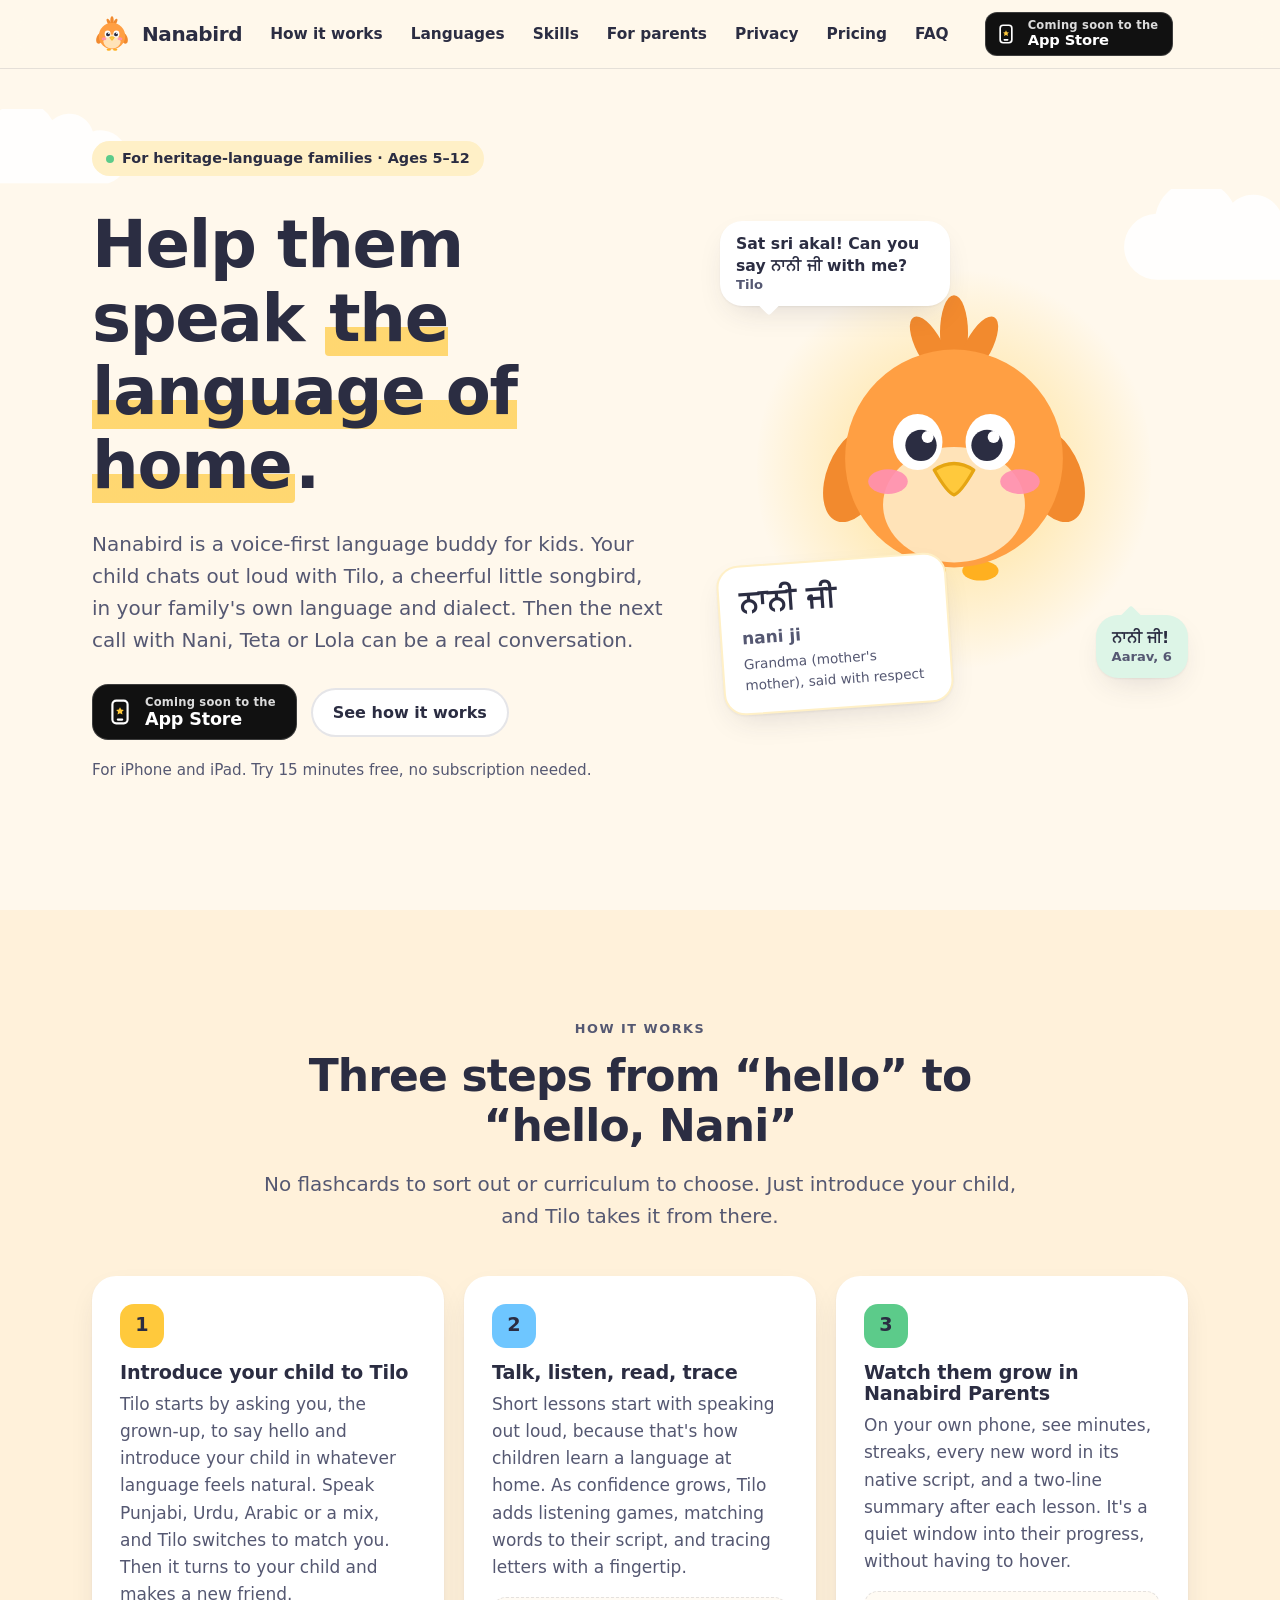
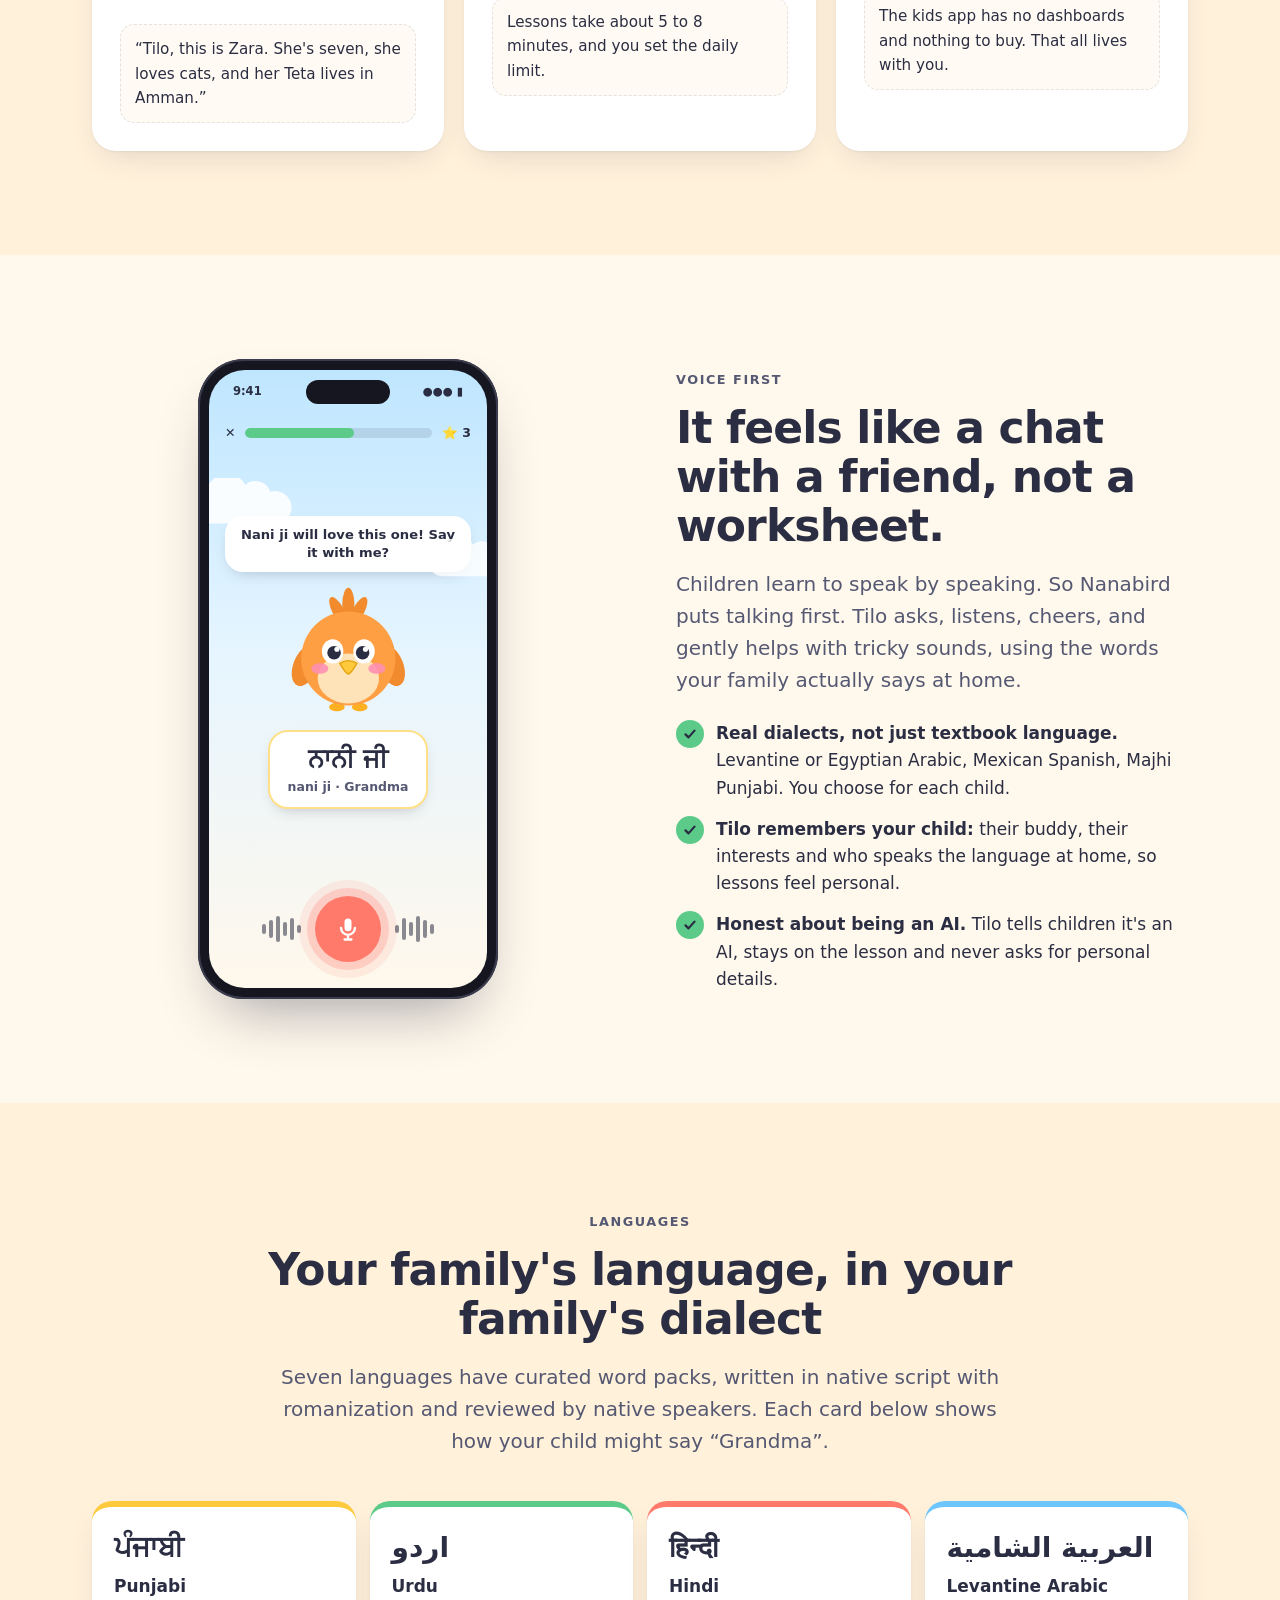
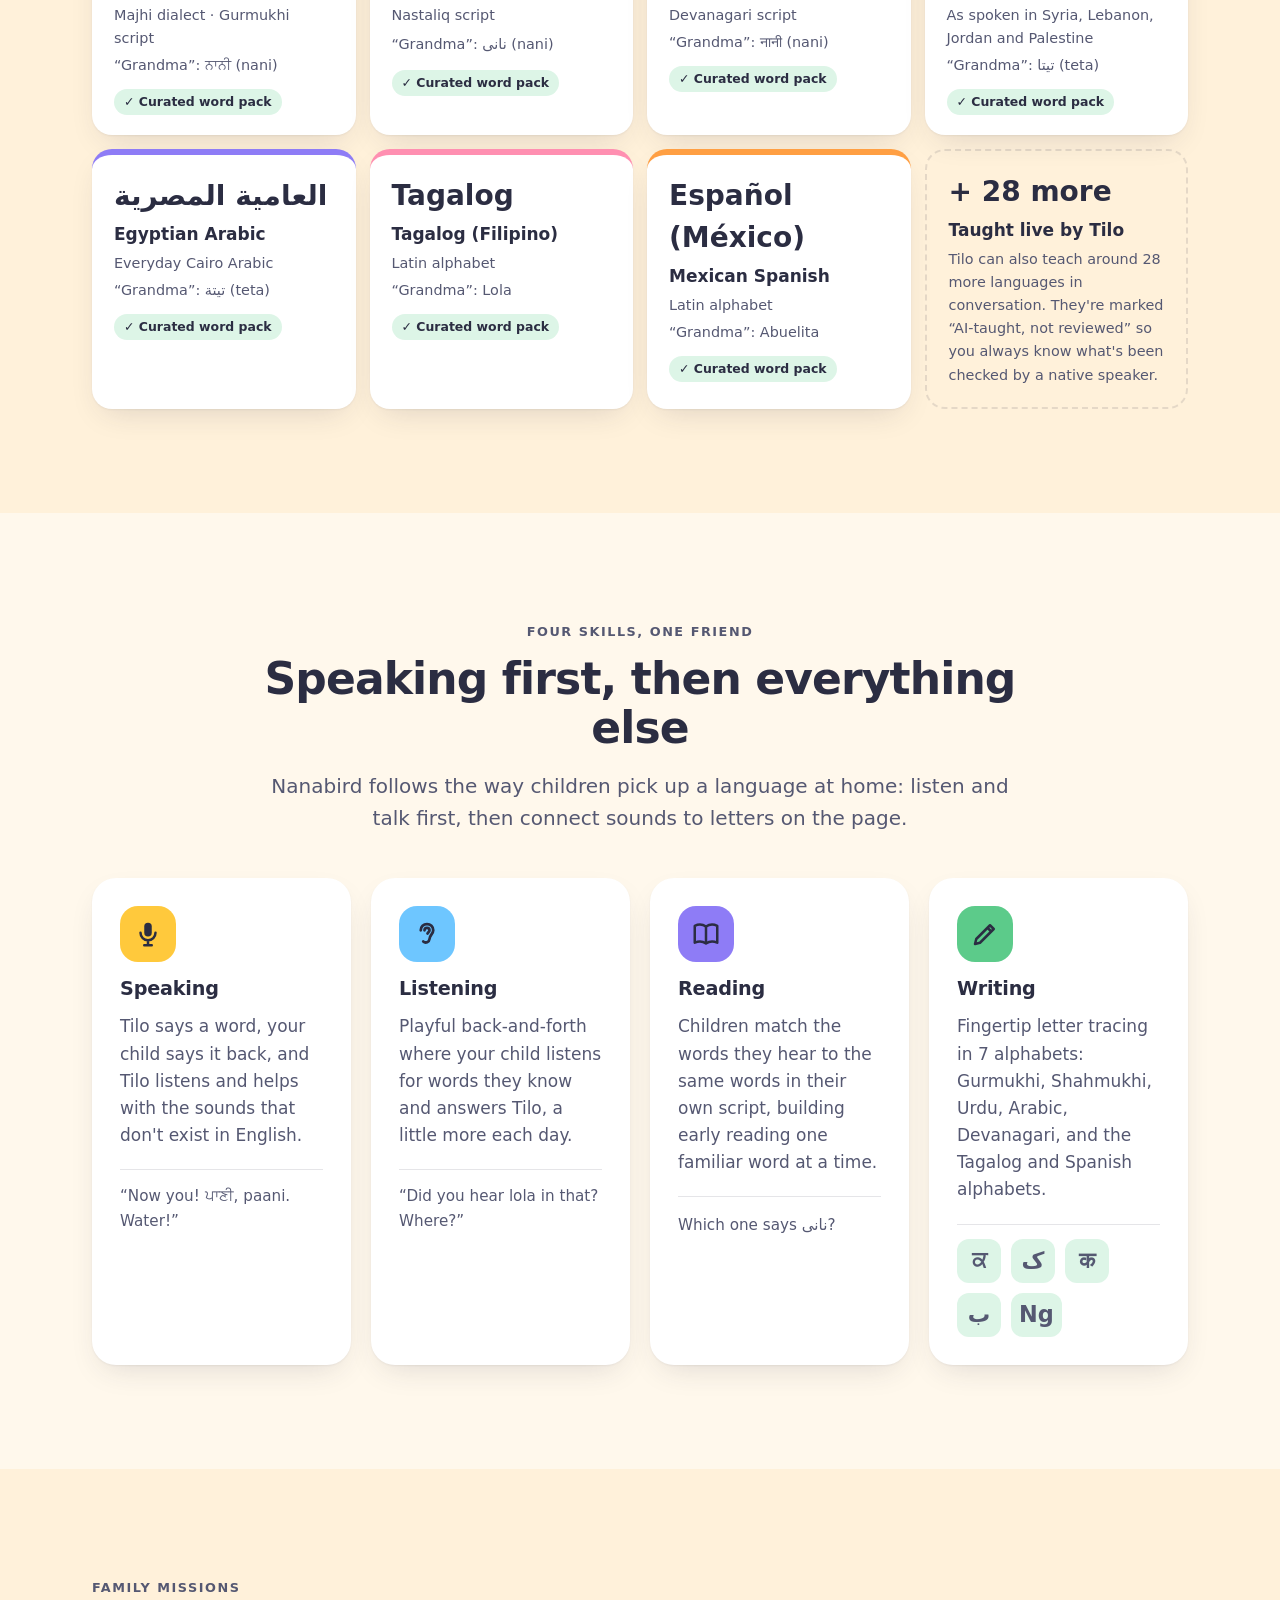
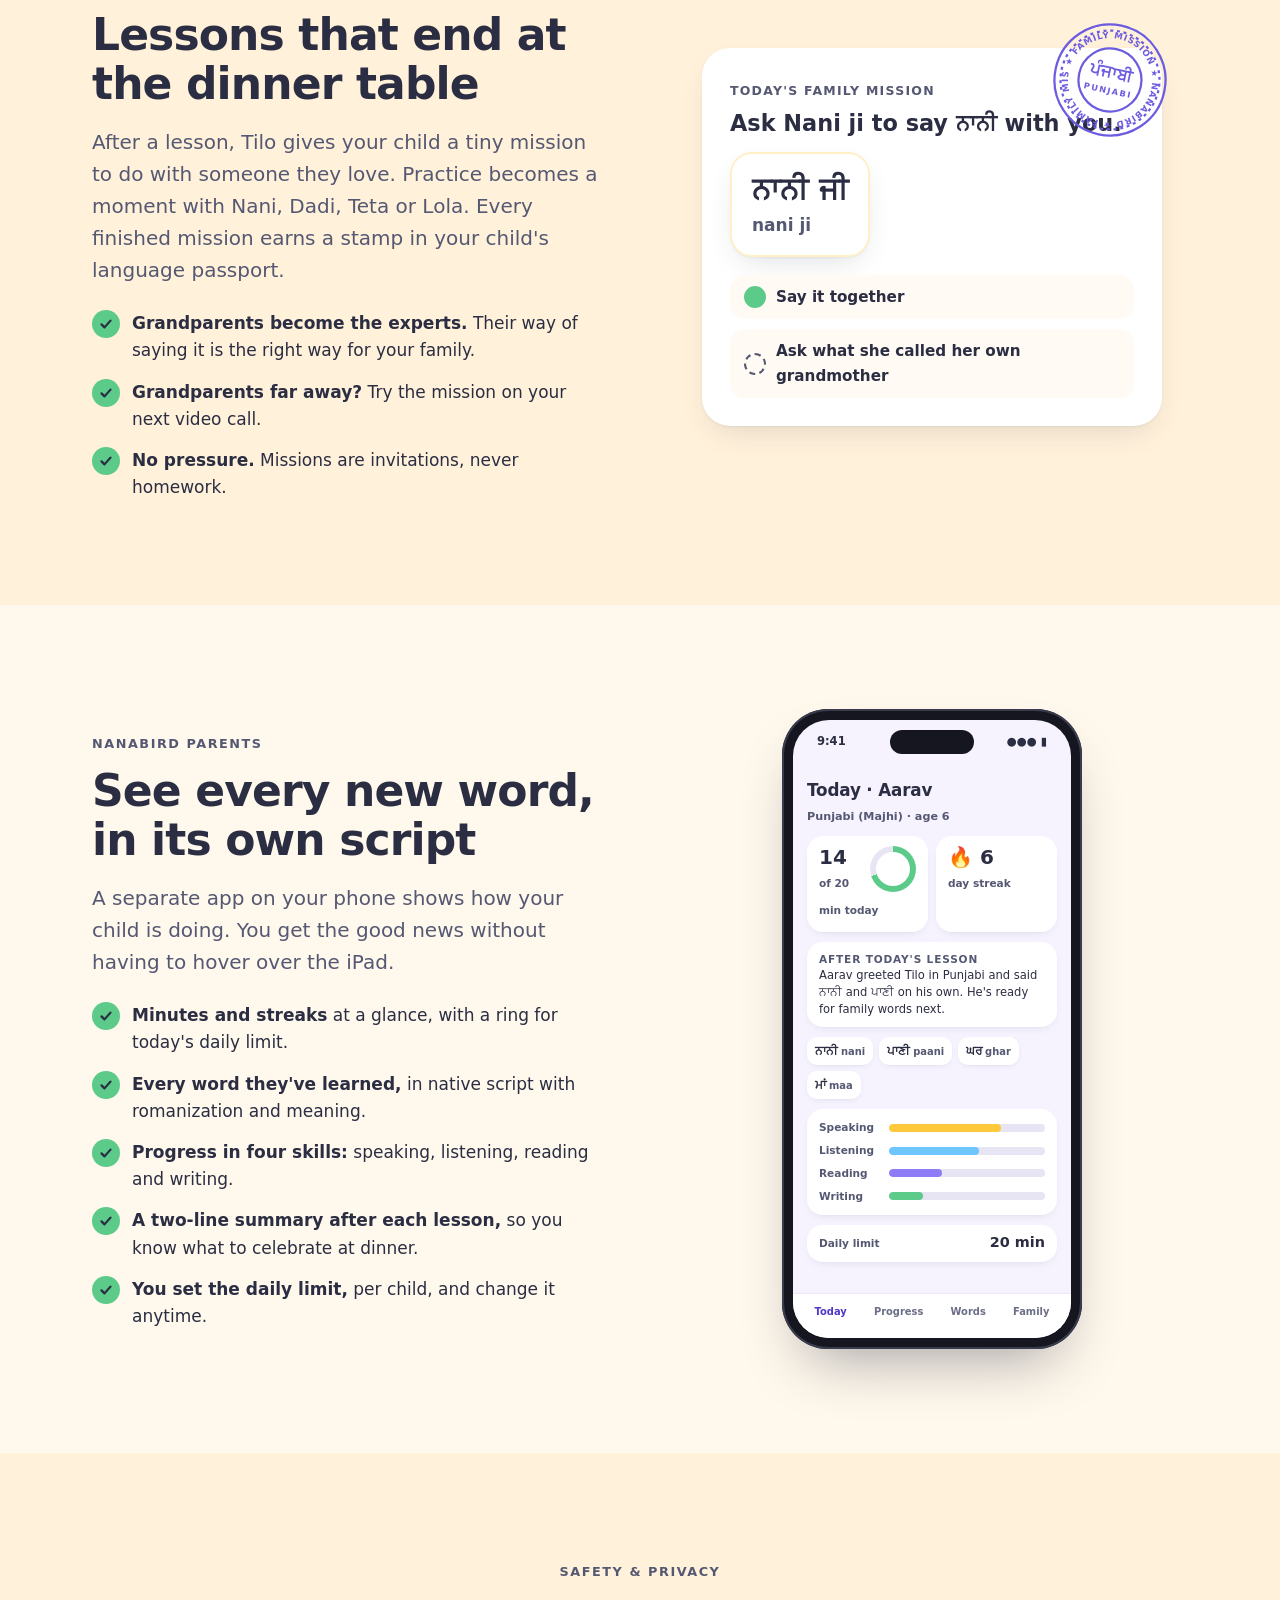
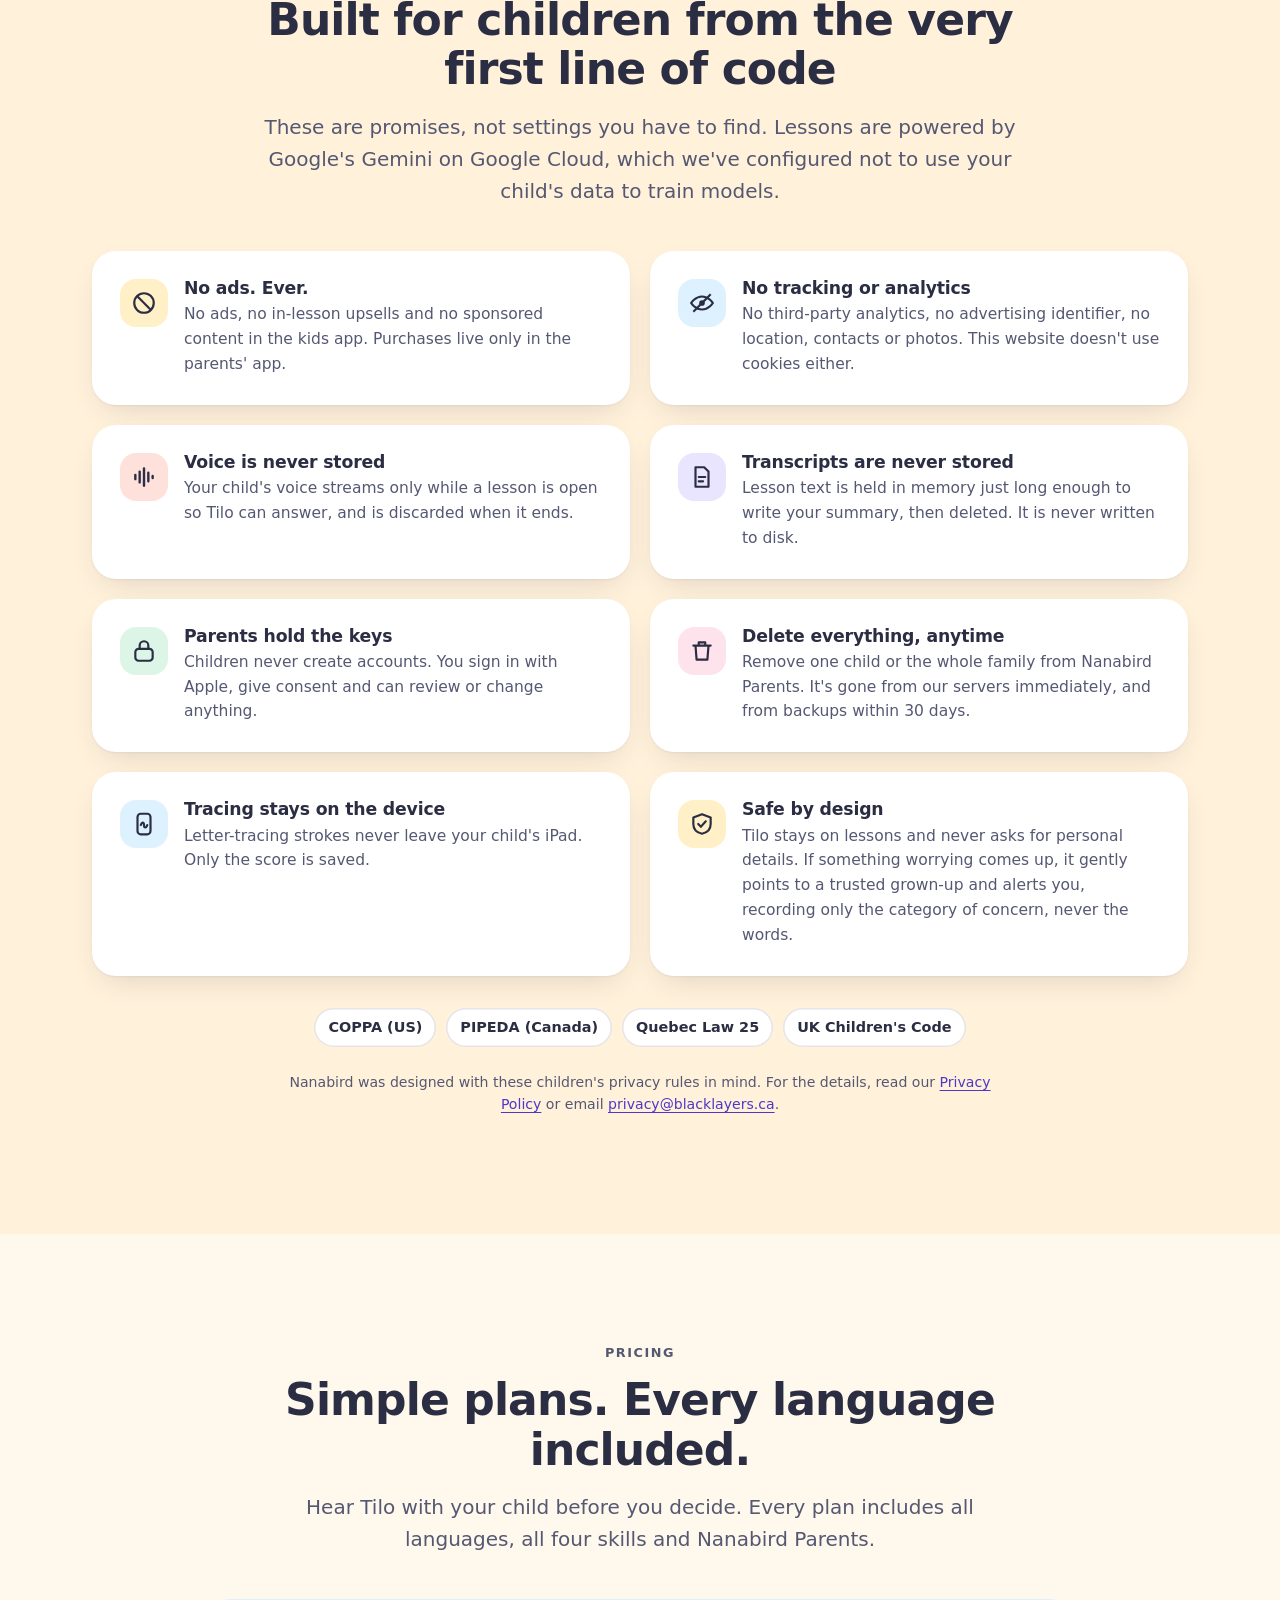
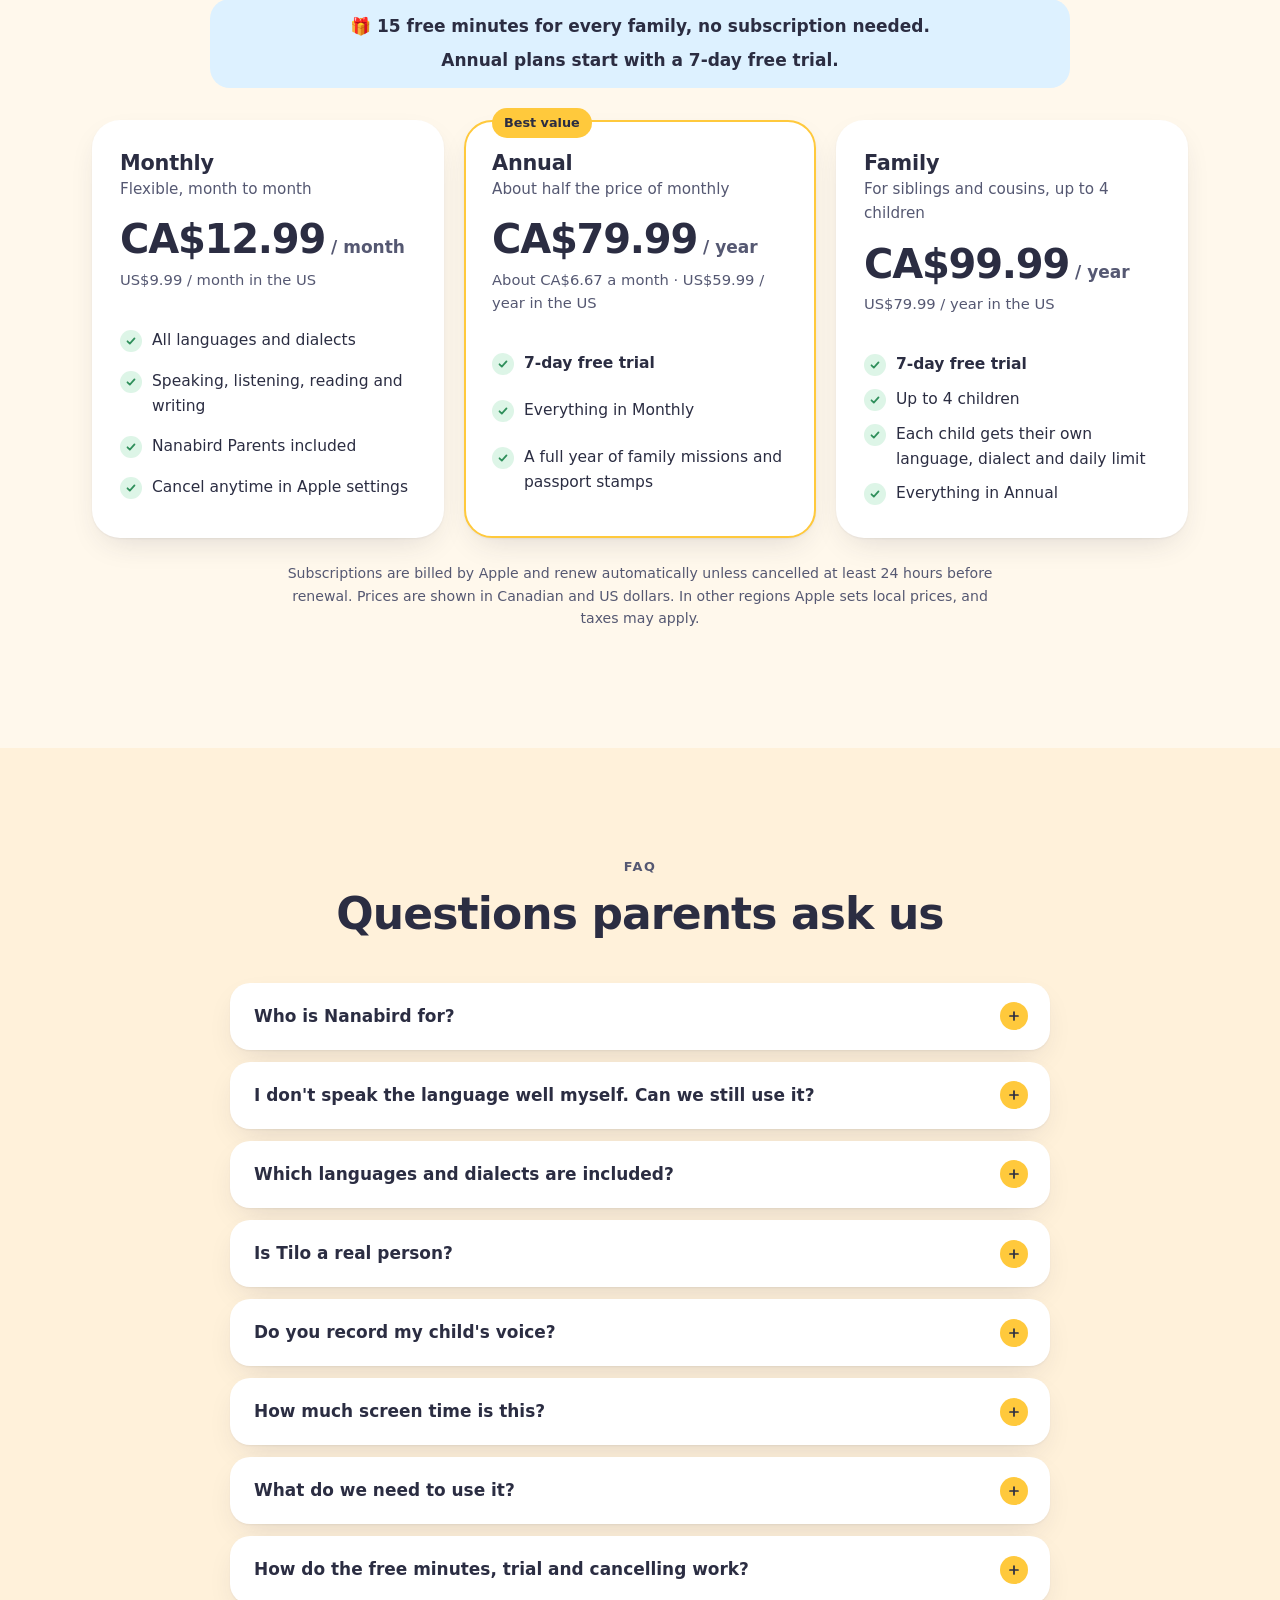
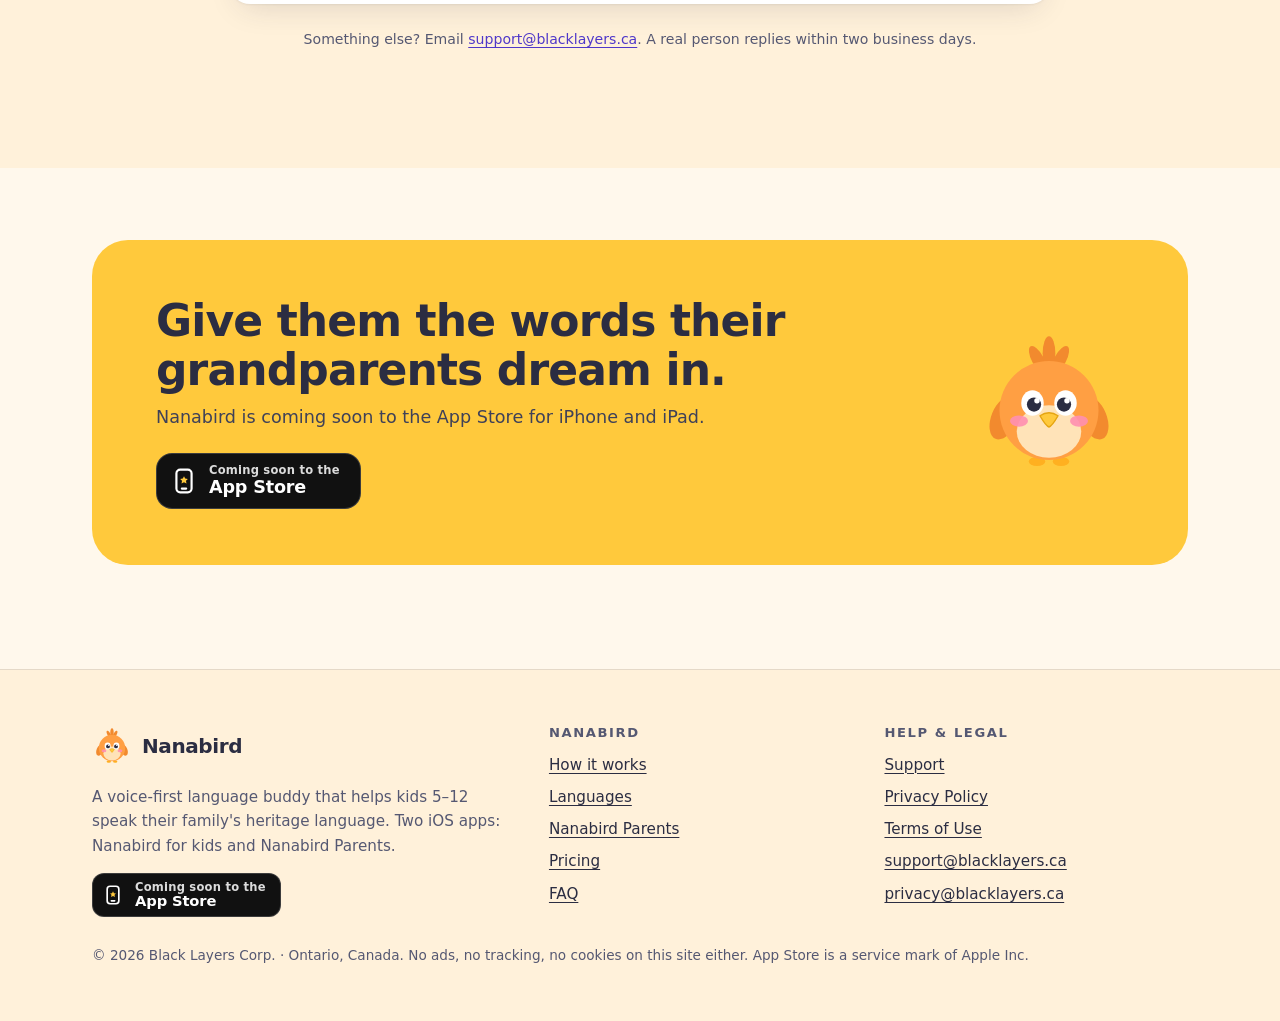
==== index.html @ 193d1b75 "Nanabird website: landing page, privacy policy, terms, support Static site for GitHub Pages. No trac" ====
<!doctype html>
<html lang="en">
<head>
<meta charset="utf-8">
<meta name="viewport" content="width=device-width,initial-scale=1,viewport-fit=cover">
<title>Nanabird: help your child speak the language of home</title>
<meta name="description" content="A voice-first language buddy for kids 5–12. Your child talks out loud with Tilo, a friendly songbird, in your family's heritage language: Punjabi, Urdu, Hindi, Arabic, Tagalog, Spanish and more.">
<meta name="theme-color" content="#FFF8EC" media="(prefers-color-scheme: light)">
<meta name="theme-color" content="#17182A" media="(prefers-color-scheme: dark)">
<meta name="color-scheme" content="light dark">
<link rel="canonical" href="https://blacklayerscorp.github.io/nanabird/">
<meta property="og:type" content="website">
<meta property="og:site_name" content="Nanabird">
<meta property="og:title" content="Nanabird: help your child speak the language of home">
<meta property="og:description" content="A voice-first language buddy for kids 5–12. Your child talks out loud with Tilo, a friendly songbird, in your family's heritage language: Punjabi, Urdu, Hindi, Arabic, Tagalog, Spanish and more.">
<meta property="og:url" content="https://blacklayerscorp.github.io/nanabird/">
<meta property="og:image" content="https://blacklayerscorp.github.io/nanabird/assets/og-image.png">
<meta property="og:image:width" content="1200">
<meta property="og:image:height" content="630">
<meta property="og:image:alt" content="Tilo the orange songbird next to the words: Help them speak the language of home.">
<meta name="twitter:card" content="summary_large_image">
<link rel="icon" href="assets/favicon.svg" type="image/svg+xml">
<link rel="icon" href="assets/favicon-32.png" sizes="32x32" type="image/png">
<link rel="apple-touch-icon" href="assets/apple-touch-icon.png">
<link rel="stylesheet" href="assets/site.css">
</head>
<body>
<a class="skip" href="#main">Skip to main content</a>
<header class="site-header">
<div class="wrap nav">
<a class="brand" href="#top" aria-label="Nanabird home"><svg class="tilo brand-tilo" viewBox="0 0 200 200" aria-hidden="true" focusable="false"><g class="bob">
<g fill="#F28A2E"><ellipse cx="85" cy="42" rx="8" ry="20" transform="rotate(-28 85 42)"/><ellipse cx="100" cy="34" rx="8.5" ry="23"/><ellipse cx="115" cy="42" rx="8" ry="20" transform="rotate(28 115 42)"/></g>
<g fill="#FFB020"><ellipse cx="84" cy="178" rx="11" ry="6"/><ellipse cx="116" cy="178" rx="11" ry="6"/></g>
<ellipse cx="40" cy="120" rx="17" ry="30" fill="#F28A2E" transform="rotate(22 40 120)"/>
<g class="wing-r"><ellipse cx="160" cy="120" rx="17" ry="30" fill="#F28A2E" transform="rotate(-22 160 120)"/></g>
<circle cx="100" cy="110" r="66" fill="#FF9F43"/>
<ellipse cx="100" cy="138" rx="43" ry="35" fill="#FFE3B8"/>
<ellipse cx="60" cy="124" rx="12" ry="7.5" fill="#FF8FB1" opacity=".9"/><ellipse cx="140" cy="124" rx="12" ry="7.5" fill="#FF8FB1" opacity=".9"/>
<g class="eyes"><ellipse cx="78" cy="100" rx="15" ry="17" fill="#fff"/><ellipse cx="122" cy="100" rx="15" ry="17" fill="#fff"/><circle cx="80" cy="102" r="9.5" fill="#2B2D42"/><circle cx="120" cy="102" r="9.5" fill="#2B2D42"/><circle cx="84" cy="97" r="3.6" fill="#fff"/><circle cx="124" cy="97" r="3.6" fill="#fff"/></g>
<path d="M88 117 Q100 109 112 117 Q104 131 100 132 Q96 131 88 117Z" fill="#FFC93C" stroke="#E5A512" stroke-width="2" stroke-linejoin="round"/>
</g></svg><span>Nanabird</span></a>
<nav aria-label="Main"><ul class="nav-links"><li><a href="#how">How it works</a></li><li><a href="#languages">Languages</a></li><li><a href="#skills">Skills</a></li><li><a href="#parents">For parents</a></li><li><a href="#privacy">Privacy</a></li><li><a href="#pricing">Pricing</a></li><li><a href="#faq">FAQ</a></li></ul></nav>
<details class="menu"><summary aria-label="Open menu"><svg width="18" height="18" viewBox="0 0 24 24" aria-hidden="true"><path d="M4 7h16M4 12h16M4 17h16" stroke="currentColor" stroke-width="2.4" stroke-linecap="round"/></svg>Menu</summary><nav aria-label="Main (mobile)"><ul><li><a href="#how">How it works</a></li><li><a href="#languages">Languages</a></li><li><a href="#skills">Skills</a></li><li><a href="#parents">For parents</a></li><li><a href="#privacy">Privacy</a></li><li><a href="#pricing">Pricing</a></li><li><a href="#faq">FAQ</a></li></ul></nav></details>
<span class="nav-cta"><span class="appstore sm" role="note" aria-label="Coming soon to the App Store"><svg viewBox="0 0 24 24" aria-hidden="true" focusable="false"><rect x="5" y="1.5" width="14" height="21" rx="3.5" fill="none" stroke="currentColor" stroke-width="2"/><path d="M12 7.5l1.1 2.3 2.5.3-1.8 1.7.5 2.5-2.3-1.2-2.3 1.2.5-2.5-1.8-1.7 2.5-.3z" fill="#FFC93C"/><path d="M10 19h4" stroke="currentColor" stroke-width="2" stroke-linecap="round"/></svg><span><small>Coming soon to the</small><strong>App Store</strong></span></span></span>
</div>
<script>document.querySelector(".menu").addEventListener("click",function(e){if(e.target.closest("a"))this.removeAttribute("open")});</script>
</header>
<main id="main">

<section class="hero" id="top" aria-labelledby="hero-title">
<svg class="cloud" style="top:40px;left:-40px" width="180" viewBox="0 0 160 70" aria-hidden="true" focusable="false"><path fill="#fff" d="M28 66a24 24 0 0 1-2-48 30 30 0 0 1 56-8 22 22 0 0 1 36 10 24 24 0 0 1 14 46z"/></svg><svg class="cloud" style="top:120px;right:-60px" width="220" viewBox="0 0 160 70" aria-hidden="true" focusable="false"><path fill="#fff" d="M28 66a24 24 0 0 1-2-48 30 30 0 0 1 56-8 22 22 0 0 1 36 10 24 24 0 0 1 14 46z"/></svg>
<div class="wrap hero-grid">
<div>
<p class="pill"><span class="dot" aria-hidden="true"></span>For heritage-language families · Ages 5–12</p>
<h1 id="hero-title" style="margin-top:18px">Help them speak <span class="hl">the language of home</span>.</h1>
<p class="lede">Nanabird is a voice-first language buddy for kids. Your child chats out loud with Tilo, a cheerful little songbird, in your family's own language and dialect. Then the next call with Nani, Teta or Lola can be a real conversation.</p>
<div class="hero-actions"><span class="appstore" role="note" aria-label="Coming soon to the App Store"><svg viewBox="0 0 24 24" aria-hidden="true" focusable="false"><rect x="5" y="1.5" width="14" height="21" rx="3.5" fill="none" stroke="currentColor" stroke-width="2"/><path d="M12 7.5l1.1 2.3 2.5.3-1.8 1.7.5 2.5-2.3-1.2-2.3 1.2.5-2.5-1.8-1.7 2.5-.3z" fill="#FFC93C"/><path d="M10 19h4" stroke="currentColor" stroke-width="2" stroke-linecap="round"/></svg><span><small>Coming soon to the</small><strong>App Store</strong></span></span><a class="btn btn-ghost" href="#how">See how it works</a></div>
<p class="hero-note">For iPhone and iPad. Try 15 minutes free, no subscription needed.</p>
</div>
<div class="hero-art">
<div class="sunburst" aria-hidden="true"></div>
<svg class="tilo" viewBox="0 0 200 200" role="img" aria-label="Tilo, Nanabird's round orange songbird, waving hello"><g class="bob">
<g fill="#F28A2E"><ellipse cx="85" cy="42" rx="8" ry="20" transform="rotate(-28 85 42)"/><ellipse cx="100" cy="34" rx="8.5" ry="23"/><ellipse cx="115" cy="42" rx="8" ry="20" transform="rotate(28 115 42)"/></g>
<g fill="#FFB020"><ellipse cx="84" cy="178" rx="11" ry="6"/><ellipse cx="116" cy="178" rx="11" ry="6"/></g>
<ellipse cx="40" cy="120" rx="17" ry="30" fill="#F28A2E" transform="rotate(22 40 120)"/>
<g class="wing-r"><ellipse cx="160" cy="120" rx="17" ry="30" fill="#F28A2E" transform="rotate(-22 160 120)"/></g>
<circle cx="100" cy="110" r="66" fill="#FF9F43"/>
<ellipse cx="100" cy="138" rx="43" ry="35" fill="#FFE3B8"/>
<ellipse cx="60" cy="124" rx="12" ry="7.5" fill="#FF8FB1" opacity=".9"/><ellipse cx="140" cy="124" rx="12" ry="7.5" fill="#FF8FB1" opacity=".9"/>
<g class="eyes"><ellipse cx="78" cy="100" rx="15" ry="17" fill="#fff"/><ellipse cx="122" cy="100" rx="15" ry="17" fill="#fff"/><circle cx="80" cy="102" r="9.5" fill="#2B2D42"/><circle cx="120" cy="102" r="9.5" fill="#2B2D42"/><circle cx="84" cy="97" r="3.6" fill="#fff"/><circle cx="124" cy="97" r="3.6" fill="#fff"/></g>
<path d="M88 117 Q100 109 112 117 Q104 131 100 132 Q96 131 88 117Z" fill="#FFC93C" stroke="#E5A512" stroke-width="2" stroke-linejoin="round"/>
</g></svg>
<p class="bubble b1 float">Sat sri akal! Can you say <span lang="pa">ਨਾਨੀ ਜੀ</span> with me?<small>Tilo</small></p>
<p class="bubble b2"><span lang="pa">ਨਾਨੀ ਜੀ!</span><small>Aarav, 6</small></p>
<div class="wordcard" aria-label="Word card: nani ji, Grandma"><span class="native" lang="pa">ਨਾਨੀ ਜੀ</span><span class="roman">nani ji</span><span class="meaning">Grandma (mother's mother), said with respect</span></div>
</div>
</div>
</section>

<section id="how" class="alt" aria-labelledby="how-title">
<div class="wrap">
<div class="section-head center"><span class="eyebrow">How it works</span><h2 id="how-title">Three steps from “hello” to “hello, Nani”</h2><p class="lede">No flashcards to sort out or curriculum to choose. Just introduce your child, and Tilo takes it from there.</p></div>
<ol class="steps grid grid-3">
<li class="card step"><span class="num" aria-hidden="true">1</span><h3>Introduce your child to Tilo</h3><p>Tilo starts by asking you, the grown-up, to say hello and introduce your child in whatever language feels natural. Speak Punjabi, Urdu, Arabic or a mix, and Tilo switches to match you. Then it turns to your child and makes a new friend.</p><p class="quote">“Tilo, this is Zara. She's seven, she loves cats, and her Teta lives in Amman.”</p></li>
<li class="card step"><span class="num" aria-hidden="true">2</span><h3>Talk, listen, read, trace</h3><p>Short lessons start with speaking out loud, because that's how children learn a language at home. As confidence grows, Tilo adds listening games, matching words to their script, and tracing letters with a fingertip.</p><p class="quote">Lessons take about 5 to 8 minutes, and you set the daily limit.</p></li>
<li class="card step"><span class="num" aria-hidden="true">3</span><h3>Watch them grow in Nanabird Parents</h3><p>On your own phone, see minutes, streaks, every new word in its native script, and a two-line summary after each lesson. It's a quiet window into their progress, without having to hover.</p><p class="quote">The kids app has no dashboards and nothing to buy. That all lives with you.</p></li>
</ol>
</div>
</section>

<section aria-labelledby="lesson-title">
<div class="wrap split">
<div><div class="phone" role="img" aria-label="Illustration of a Nanabird lesson screen: Tilo asks the child to say nani ji together, with a big microphone button.">
<div class="screen" aria-hidden="true">
<div class="island"></div>
<div class="status"><span>9:41</span><span>●●● ▮</span></div>
<div class="lesson-top"><span>✕</span><div class="prog"><i></i></div><span>⭐ 3</span></div>
<div class="lesson-stage">
<svg class="cloud" style="top:8%;left:-20px;opacity:.9" width="110" viewBox="0 0 160 70" aria-hidden="true" focusable="false"><path fill="#fff" d="M28 66a24 24 0 0 1-2-48 30 30 0 0 1 56-8 22 22 0 0 1 36 10 24 24 0 0 1 14 46z"/></svg><svg class="cloud" style="top:22%;right:-30px;opacity:.8" width="90" viewBox="0 0 160 70" aria-hidden="true" focusable="false"><path fill="#fff" d="M28 66a24 24 0 0 1-2-48 30 30 0 0 1 56-8 22 22 0 0 1 36 10 24 24 0 0 1 14 46z"/></svg>
<div class="lesson-bubble">Nani ji will love this one! Say it with me?</div>
<svg class="tilo" viewBox="0 0 200 200" aria-hidden="true" focusable="false"><g class="bob">
<g fill="#F28A2E"><ellipse cx="85" cy="42" rx="8" ry="20" transform="rotate(-28 85 42)"/><ellipse cx="100" cy="34" rx="8.5" ry="23"/><ellipse cx="115" cy="42" rx="8" ry="20" transform="rotate(28 115 42)"/></g>
<g fill="#FFB020"><ellipse cx="84" cy="178" rx="11" ry="6"/><ellipse cx="116" cy="178" rx="11" ry="6"/></g>
<ellipse cx="40" cy="120" rx="17" ry="30" fill="#F28A2E" transform="rotate(22 40 120)"/>
<g class="wing-r"><ellipse cx="160" cy="120" rx="17" ry="30" fill="#F28A2E" transform="rotate(-22 160 120)"/></g>
<circle cx="100" cy="110" r="66" fill="#FF9F43"/>
<ellipse cx="100" cy="138" rx="43" ry="35" fill="#FFE3B8"/>
<ellipse cx="60" cy="124" rx="12" ry="7.5" fill="#FF8FB1" opacity=".9"/><ellipse cx="140" cy="124" rx="12" ry="7.5" fill="#FF8FB1" opacity=".9"/>
<g class="eyes"><ellipse cx="78" cy="100" rx="15" ry="17" fill="#fff"/><ellipse cx="122" cy="100" rx="15" ry="17" fill="#fff"/><circle cx="80" cy="102" r="9.5" fill="#2B2D42"/><circle cx="120" cy="102" r="9.5" fill="#2B2D42"/><circle cx="84" cy="97" r="3.6" fill="#fff"/><circle cx="124" cy="97" r="3.6" fill="#fff"/></g>
<path d="M88 117 Q100 109 112 117 Q104 131 100 132 Q96 131 88 117Z" fill="#FFC93C" stroke="#E5A512" stroke-width="2" stroke-linejoin="round"/>
</g></svg>
<div class="lesson-word"><div class="native" lang="pa">ਨਾਨੀ ਜੀ</div><div class="roman">nani ji · Grandma</div></div>
</div>
<div class="lesson-mic"><div class="wave"><i style="height:10px"></i><i style="height:18px"></i><i style="height:26px"></i><i style="height:14px"></i><i style="height:22px"></i><i style="height:8px"></i></div><div class="mic"><svg viewBox="0 0 24 24" aria-hidden="true"><rect x="9" y="3" width="6" height="11" rx="3" fill="#fff"/><path d="M6 11a6 6 0 0 0 12 0M12 17v4M9 21h6" fill="none" stroke="#fff" stroke-width="2" stroke-linecap="round"/></svg></div><div class="wave"><i style="height:8px"></i><i style="height:22px"></i><i style="height:14px"></i><i style="height:26px"></i><i style="height:18px"></i><i style="height:10px"></i></div></div>
</div></div></div>
<div>
<span class="eyebrow">Voice first</span>
<h2 id="lesson-title">It feels like a chat with a friend, not a worksheet.</h2>
<p class="lede">Children learn to speak by speaking. So Nanabird puts talking first. Tilo asks, listens, cheers, and gently helps with tricky sounds, using the words your family actually says at home.</p>
<ul class="checks">
<li><span><strong>Real dialects, not just textbook language.</strong> Levantine or Egyptian Arabic, Mexican Spanish, Majhi Punjabi. You choose for each child.</span></li>
<li><span><strong>Tilo remembers your child:</strong> their buddy, their interests and who speaks the language at home, so lessons feel personal.</span></li>
<li><span><strong>Honest about being an AI.</strong> Tilo tells children it's an AI, stays on the lesson and never asks for personal details.</span></li>
</ul>
</div>
</div>
</section>

<section id="languages" class="alt" aria-labelledby="lang-title">
<div class="wrap">
<div class="section-head center"><span class="eyebrow">Languages</span><h2 id="lang-title">Your family's language, in your family's dialect</h2><p class="lede">Seven languages have curated word packs, written in native script with romanization and reviewed by native speakers. Each card below shows how your child might say “Grandma”.</p></div>
<ul class="langs" role="list" style="list-style:none;padding:0;margin:0">
<li class="lang" style="--c:#FFC93C">
<span class="native" lang="pa" dir="ltr">ਪੰਜਾਬੀ</span>
<span class="en">Punjabi</span>
<span class="note">Majhi dialect · Gurmukhi script</span>
<span class="note">“Grandma”: <span lang="pa" dir="ltr" class="script">ਨਾਨੀ</span> (nani)</span>
<span class="tag">✓ Curated word pack</span>
</li>
<li class="lang" style="--c:#5CCB8A">
<span class="native" lang="ur" dir="rtl">اردو</span>
<span class="en">Urdu</span>
<span class="note">Nastaliq script</span>
<span class="note">“Grandma”: <span lang="ur" dir="rtl" class="script">نانی</span> (nani)</span>
<span class="tag">✓ Curated word pack</span>
</li>
<li class="lang" style="--c:#FF7A6B">
<span class="native" lang="hi" dir="ltr">हिन्दी</span>
<span class="en">Hindi</span>
<span class="note">Devanagari script</span>
<span class="note">“Grandma”: <span lang="hi" dir="ltr" class="script">नानी</span> (nani)</span>
<span class="tag">✓ Curated word pack</span>
</li>
<li class="lang" style="--c:#6EC6FF">
<span class="native" lang="ar" dir="rtl">العربية الشامية</span>
<span class="en">Levantine Arabic</span>
<span class="note">As spoken in Syria, Lebanon, Jordan and Palestine</span>
<span class="note">“Grandma”: <span lang="ar" dir="rtl" class="script">تيتا</span> (teta)</span>
<span class="tag">✓ Curated word pack</span>
</li>
<li class="lang" style="--c:#8E7CF6">
<span class="native" lang="ar-EG" dir="rtl">العامية المصرية</span>
<span class="en">Egyptian Arabic</span>
<span class="note">Everyday Cairo Arabic</span>
<span class="note">“Grandma”: <span lang="ar-EG" dir="rtl" class="script">تيتة</span> (teta)</span>
<span class="tag">✓ Curated word pack</span>
</li>
<li class="lang" style="--c:#FF8FB1">
<span class="native" lang="tl" dir="ltr">Tagalog</span>
<span class="en">Tagalog (Filipino)</span>
<span class="note">Latin alphabet</span>
<span class="note">“Grandma”: <span lang="tl" dir="ltr" class="script">Lola</span></span>
<span class="tag">✓ Curated word pack</span>
</li>
<li class="lang" style="--c:#FF9F43">
<span class="native" lang="es-MX" dir="ltr">Español (México)</span>
<span class="en">Mexican Spanish</span>
<span class="note">Latin alphabet</span>
<span class="note">“Grandma”: <span lang="es-MX" dir="ltr" class="script">Abuelita</span></span>
<span class="tag">✓ Curated word pack</span>
</li>
<li class="lang more"><span class="native">+ 28 more</span><span class="en">Taught live by Tilo</span><span class="note">Tilo can also teach around 28 more languages in conversation. They're marked “AI-taught, not reviewed” so you always know what's been checked by a native speaker.</span></li>
</ul>
</div>
</section>

<section id="skills" aria-labelledby="skills-title">
<div class="wrap">
<div class="section-head center"><span class="eyebrow">Four skills, one friend</span><h2 id="skills-title">Speaking first, then everything else</h2><p class="lede">Nanabird follows the way children pick up a language at home: listen and talk first, then connect sounds to letters on the page.</p></div>
<div class="grid grid-4">
<article class="card skill"><span class="ico" style="background:var(--sun)"><svg viewBox="0 0 24 24" aria-hidden="true"><rect x="9" y="3" width="6" height="11" rx="3" fill="#2B2D42"/><path d="M6 11a6 6 0 0 0 12 0M12 17v4M9 21h6" fill="none" stroke="#2B2D42" stroke-width="2" stroke-linecap="round"/></svg></span><h3>Speaking</h3><p>Tilo says a word, your child says it back, and Tilo listens and helps with the sounds that don't exist in English.</p><p class="demo">“Now you! <span lang="pa">ਪਾਣੀ</span>, paani. Water!”</p></article>
<article class="card skill"><span class="ico" style="background:var(--sky)"><svg viewBox="0 0 24 24" aria-hidden="true"><path d="M7 9a5 5 0 0 1 10 0c0 3-3 4-3 7a3 3 0 0 1-5 2" fill="none" stroke="#2B2D42" stroke-width="2.2" stroke-linecap="round"/><path d="M10 9a2 2 0 0 1 4 0c0 1.2-1.2 1.6-1.6 2.6" fill="none" stroke="#2B2D42" stroke-width="2.2" stroke-linecap="round"/></svg></span><h3>Listening</h3><p>Playful back-and-forth where your child listens for words they know and answers Tilo, a little more each day.</p><p class="demo">“Did you hear <span lang="tl">lola</span> in that? Where?”</p></article>
<article class="card skill"><span class="ico" style="background:var(--grape)"><svg viewBox="0 0 24 24" aria-hidden="true"><path d="M3 5.5C6 4 9 4 12 6c3-2 6-2 9-.5V19c-3-1.5-6-1.5-9 .5-3-2-6-2-9-.5z" fill="none" stroke="#2B2D42" stroke-width="2" stroke-linejoin="round"/><path d="M12 6v13.5" stroke="#2B2D42" stroke-width="2"/></svg></span><h3>Reading</h3><p>Children match the words they hear to the same words in their own script, building early reading one familiar word at a time.</p><p class="demo">Which one says <span lang="ur" dir="rtl">نانی</span>?</p></article>
<article class="card skill"><span class="ico" style="background:var(--leaf)"><svg viewBox="0 0 24 24" aria-hidden="true"><path d="M4 20l1-4L16 5l3 3L8 19z" fill="none" stroke="#2B2D42" stroke-width="2" stroke-linejoin="round"/><path d="M14 7l3 3" stroke="#2B2D42" stroke-width="2"/></svg></span><h3>Writing</h3><p>Fingertip letter tracing in 7 alphabets: Gurmukhi, Shahmukhi, Urdu, Arabic, Devanagari, and the Tagalog and Spanish alphabets.</p><p class="demo glyphs"><span class="sr-only">Example letters: </span><span lang="pa">ਕ</span><span lang="ur" dir="rtl">ک</span><span lang="hi">क</span><span lang="ar" dir="rtl">ب</span><span lang="tl">Ng</span></p></article>
</div>
</div>
</section>

<section id="missions" class="alt" aria-labelledby="missions-title">
<div class="wrap split">
<div>
<span class="eyebrow">Family missions</span>
<h2 id="missions-title">Lessons that end at the dinner table</h2>
<p class="lede">After a lesson, Tilo gives your child a tiny mission to do with someone they love. Practice becomes a moment with Nani, Dadi, Teta or Lola. Every finished mission earns a stamp in your child's language passport.</p>
<ul class="checks">
<li><span><strong>Grandparents become the experts.</strong> Their way of saying it is the right way for your family.</span></li>
<li><span><strong>Grandparents far away?</strong> Try the mission on your next video call.</span></li>
<li><span><strong>No pressure.</strong> Missions are invitations, never homework.</span></li>
</ul>
</div>
<div>
<div class="mission">
<svg class="stamp" viewBox="0 0 160 160" role="img" aria-label="Passport stamp: Punjabi family mission complete">
<defs><path id="ring" d="M80 80m-56 0a56 56 0 1 1 112 0a56 56 0 1 1-112 0"/></defs>
<g fill="none" stroke="#6C5CE0" stroke-width="3"><circle cx="80" cy="80" r="74"/><circle cx="80" cy="80" r="66" stroke-dasharray="4 5"/><circle cx="80" cy="80" r="42"/></g>
<g fill="#6C5CE0" font-family="ui-rounded,system-ui,sans-serif" font-weight="800">
<text font-size="11.5" letter-spacing="1.2"><textPath href="#ring" startOffset="2%">★ FAMILY MISSION ★ NANABIRD ★ FAMILY MISSION</textPath></text>
<text x="80" y="78" text-anchor="middle" font-size="22" lang="pa" font-family="'Noto Sans Gurmukhi','Mukta Mahee',system-ui,sans-serif">ਪੰਜਾਬੀ</text>
<text x="80" y="98" text-anchor="middle" font-size="11" letter-spacing="2">PUNJABI</text>
</g></svg>
<span class="label">Today's family mission</span>
<p class="task">Ask Nani ji to say <span lang="pa">ਨਾਨੀ</span> with you.</p>
<div class="wordcard"><span class="native" lang="pa">ਨਾਨੀ ਜੀ</span><span class="roman">nani ji</span></div>
<div class="mission-list">
<div><span class="ok" aria-hidden="true"></span>Say it together<span class="sr-only"> (done)</span></div>
<div><span class="todo" aria-hidden="true"></span>Ask what she called her own grandmother<span class="sr-only"> (not done yet)</span></div>
</div>
</div>
</div>
</div>
</section>

<section id="parents" aria-labelledby="parents-title">
<div class="wrap split rev">
<div><div class="phone" role="img" aria-label="Illustration of the Nanabird Parents app: 14 of 20 minutes today, a 6-day streak, a two-line lesson summary, new Punjabi words in Gurmukhi, and progress bars for speaking, listening, reading and writing.">
<div class="screen parent-screen" aria-hidden="true">
<div class="island"></div>
<div class="status"><span>9:41</span><span>●●● ▮</span></div>
<div class="pm">
<h4>Today · Aarav</h4><div class="sub">Punjabi (Majhi) · age 6</div>
<div class="row"><div class="tile"><span class="ring" style="--p:70"></span><b>14</b><span>of 20 min today</span></div><div class="tile"><b>🔥 6</b><span>day streak</span></div></div>
<div class="summary"><strong>After today's lesson</strong>Aarav greeted Tilo in Punjabi and said <span lang="pa">ਨਾਨੀ</span> and <span lang="pa">ਪਾਣੀ</span> on his own. He's ready for family words next.</div>
<div class="words"><span lang="pa">ਨਾਨੀ<small lang="en">nani</small></span><span lang="pa">ਪਾਣੀ<small lang="en">paani</small></span><span lang="pa">ਘਰ<small lang="en">ghar</small></span><span lang="pa">ਮਾਂ<small lang="en">maa</small></span></div>
<div class="bars">
<div class="bar">Speaking<i style="--w:72%;--c:#FFC93C"></i></div>
<div class="bar">Listening<i style="--w:58%;--c:#6EC6FF"></i></div>
<div class="bar">Reading<i style="--w:34%;--c:#8E7CF6"></i></div>
<div class="bar">Writing<i style="--w:22%;--c:#5CCB8A"></i></div>
</div>
<div class="tile limit"><span>Daily limit</span><b>20 min</b></div>
</div>
<div class="tabs"><span class="on">Today</span><span>Progress</span><span>Words</span><span>Family</span></div>
</div></div></div>
<div>
<span class="eyebrow">Nanabird Parents</span>
<h2 id="parents-title">See every new word, in its own script</h2>
<p class="lede">A separate app on your phone shows how your child is doing. You get the good news without having to hover over the iPad.</p>
<ul class="checks">
<li><span><strong>Minutes and streaks</strong> at a glance, with a ring for today's daily limit.</span></li>
<li><span><strong>Every word they've learned,</strong> in native script with romanization and meaning.</span></li>
<li><span><strong>Progress in four skills:</strong> speaking, listening, reading and writing.</span></li>
<li><span><strong>A two-line summary after each lesson,</strong> so you know what to celebrate at dinner.</span></li>
<li><span><strong>You set the daily limit,</strong> per child, and change it anytime.</span></li>
</ul>
</div>
</div>
</section>

<section id="privacy" class="alt" aria-labelledby="privacy-title">
<div class="wrap">
<div class="section-head center"><span class="eyebrow">Safety &amp; privacy</span><h2 id="privacy-title">Built for children from the very first line of code</h2><p class="lede">These are promises, not settings you have to find. Lessons are powered by Google's Gemini on Google Cloud, which we've configured not to use your child's data to train models.</p></div>
<ul class="grid grid-2" style="list-style:none;padding:0;margin:0">
<li class="card promise"><span class="ico" style="background:var(--tint-sun)"><svg viewBox="0 0 24 24" aria-hidden="true"><circle cx="12" cy="12" r="9" fill="none" stroke="#2B2D42" stroke-width="2"/><path d="M5.6 5.6l12.8 12.8" stroke="#2B2D42" stroke-width="2"/></svg></span><div><h3>No ads. Ever.</h3><p>No ads, no in-lesson upsells and no sponsored content in the kids app. Purchases live only in the parents' app.</p></div></li>
<li class="card promise"><span class="ico" style="background:var(--tint-sky)"><svg viewBox="0 0 24 24" aria-hidden="true"><path d="M2 12s3.6-6 10-6 10 6 10 6-3.6 6-10 6S2 12 2 12z" fill="none" stroke="#2B2D42" stroke-width="2"/><circle cx="12" cy="12" r="2.6" fill="#2B2D42"/><path d="M4 20L20 4" stroke="#2B2D42" stroke-width="2"/></svg></span><div><h3>No tracking or analytics</h3><p>No third-party analytics, no advertising identifier, no location, contacts or photos. This website doesn't use cookies either.</p></div></li>
<li class="card promise"><span class="ico" style="background:var(--tint-coral)"><svg viewBox="0 0 24 24" aria-hidden="true"><path d="M4 10v4M8 7v10M12 4v16M16 8v8M20 11v2" stroke="#2B2D42" stroke-width="2.2" stroke-linecap="round"/></svg></span><div><h3>Voice is never stored</h3><p>Your child's voice streams only while a lesson is open so Tilo can answer, and is discarded when it ends.</p></div></li>
<li class="card promise"><span class="ico" style="background:var(--tint-grape)"><svg viewBox="0 0 24 24" aria-hidden="true"><path d="M6 3h8l4 4v14H6z" fill="none" stroke="#2B2D42" stroke-width="2" stroke-linejoin="round"/><path d="M9 12h6M9 16h4" stroke="#2B2D42" stroke-width="2" stroke-linecap="round"/></svg></span><div><h3>Transcripts are never stored</h3><p>Lesson text is held in memory just long enough to write your summary, then deleted. It is never written to disk.</p></div></li>
<li class="card promise"><span class="ico" style="background:var(--tint-leaf)"><svg viewBox="0 0 24 24" aria-hidden="true"><rect x="4" y="10" width="16" height="11" rx="3" fill="none" stroke="#2B2D42" stroke-width="2"/><path d="M8 10V7a4 4 0 0 1 8 0v3" fill="none" stroke="#2B2D42" stroke-width="2"/></svg></span><div><h3>Parents hold the keys</h3><p>Children never create accounts. You sign in with Apple, give consent and can review or change anything.</p></div></li>
<li class="card promise"><span class="ico" style="background:var(--tint-pink)"><svg viewBox="0 0 24 24" aria-hidden="true"><path d="M4 7h16M9 7V4h6v3M6 7l1 13h10l1-13" fill="none" stroke="#2B2D42" stroke-width="2" stroke-linejoin="round" stroke-linecap="round"/></svg></span><div><h3>Delete everything, anytime</h3><p>Remove one child or the whole family from Nanabird Parents. It's gone from our servers immediately, and from backups within 30 days.</p></div></li>
<li class="card promise"><span class="ico" style="background:var(--tint-sky)"><svg viewBox="0 0 24 24" aria-hidden="true"><rect x="6" y="2.5" width="12" height="19" rx="3" fill="none" stroke="#2B2D42" stroke-width="2"/><path d="M9 13c1-3 3-3 3 0s2 3 3 0" fill="none" stroke="#2B2D42" stroke-width="2" stroke-linecap="round"/></svg></span><div><h3>Tracing stays on the device</h3><p>Letter-tracing strokes never leave your child's iPad. Only the score is saved.</p></div></li>
<li class="card promise"><span class="ico" style="background:var(--tint-sun)"><svg viewBox="0 0 24 24" aria-hidden="true"><path d="M12 3l8 3v6c0 5-3.5 8-8 9-4.5-1-8-4-8-9V6z" fill="none" stroke="#2B2D42" stroke-width="2" stroke-linejoin="round"/><path d="M8.5 12l2.5 2.5 4.5-5" fill="none" stroke="#2B2D42" stroke-width="2" stroke-linecap="round"/></svg></span><div><h3>Safe by design</h3><p>Tilo stays on lessons and never asks for personal details. If something worrying comes up, it gently points to a trusted grown-up and alerts you, recording only the category of concern, never the words.</p></div></li>
</ul>
<div class="laws" aria-label="Children's privacy rules Nanabird is designed around"><span>COPPA (US)</span><span>PIPEDA (Canada)</span><span>Quebec Law 25</span><span>UK Children's Code</span></div>
<p class="fine">Nanabird was designed with these children's privacy rules in mind. For the details, read our <a href="privacy.html">Privacy Policy</a> or email <a href="mailto:privacy@blacklayers.ca">privacy@blacklayers.ca</a>.</p>
</div>
</section>

<section id="pricing" aria-labelledby="pricing-title">
<div class="wrap">
<div class="section-head center"><span class="eyebrow">Pricing</span><h2 id="pricing-title">Simple plans. Every language included.</h2><p class="lede">Hear Tilo with your child before you decide. Every plan includes all languages, all four skills and Nanabird Parents.</p></div>
<p class="trial-banner"><span>🎁 15 free minutes for every family, no subscription needed.</span><span>Annual plans start with a 7-day free trial.</span></p>
<div class="plans">
<article class="plan"><h3>Monthly</h3><p class="for">Flexible, month to month</p>
<div class="price"><b>CA$12.99</b><span>/ month</span></div><p class="price-alt">US$9.99 / month in the US</p>
<ul><li>All languages and dialects</li><li>Speaking, listening, reading and writing</li><li>Nanabird Parents included</li><li>Cancel anytime in Apple settings</li></ul></article>
<article class="plan featured"><span class="flag">Best value</span><h3>Annual</h3><p class="for">About half the price of monthly</p>
<div class="price"><b>CA$79.99</b><span>/ year</span></div><p class="price-alt">About CA$6.67 a month · US$59.99 / year in the US</p>
<ul><li><strong>7-day free trial</strong></li><li>Everything in Monthly</li><li>A full year of family missions and passport stamps</li></ul></article>
<article class="plan"><h3>Family</h3><p class="for">For siblings and cousins, up to 4 children</p>
<div class="price"><b>CA$99.99</b><span>/ year</span></div><p class="price-alt">US$79.99 / year in the US</p>
<ul><li><strong>7-day free trial</strong></li><li>Up to 4 children</li><li>Each child gets their own language, dialect and daily limit</li><li>Everything in Annual</li></ul></article>
</div>
<p class="fine">Subscriptions are billed by Apple and renew automatically unless cancelled at least 24 hours before renewal. Prices are shown in Canadian and US dollars. In other regions Apple sets local prices, and taxes may apply.</p>
</div>
</section>

<section id="faq" class="alt" aria-labelledby="faq-title">
<div class="wrap">
<div class="section-head center"><span class="eyebrow">FAQ</span><h2 id="faq-title">Questions parents ask us</h2></div>
<div class="faq">
<details><summary>Who is Nanabird for?</summary><div class="a"><p>Children aged 5 to 12 whose families want to keep a heritage language alive: kids who understand Nani but answer in English, kids who have never heard their grandparents' language at school, and everyone in between. A parent or guardian sets everything up and stays in charge.</p></div></details>
<details><summary>I don't speak the language well myself. Can we still use it?</summary><div class="a"><p>Yes. Tilo does the teaching, so you don't need to be fluent. Many families use Nanabird because the language skipped a generation. The family missions are designed for exactly this: they bring grandparents and relatives in as the experts.</p></div></details>
<details><summary>Which languages and dialects are included?</summary><div class="a"><p>Seven languages have curated word packs, written per dialect with native script and romanization and reviewed by native speakers: Punjabi (Gurmukhi), Urdu, Hindi, Levantine Arabic, Egyptian Arabic, Tagalog and Mexican Spanish. Around 28 more languages are taught live by Tilo. Those are clearly marked “AI-taught, not reviewed” so you always know the difference.</p></div></details>
<details><summary>Is Tilo a real person?</summary><div class="a"><p>No. Tilo is an AI voice powered by Google's Gemini, and it tells children so. Tilo stays on lessons, never asks for personal details and blocks unsafe content. Like any AI, it can make mistakes, including with words and pronunciation. That's why the core word packs are reviewed by native speakers.</p></div></details>
<details><summary>Do you record my child's voice?</summary><div class="a"><p>No. Your child's voice streams through our server to Google Cloud only while a lesson is open, so Tilo can hear and answer. It is never stored, and neither is the transcript. The transcript is held in memory to write your two-line summary, then deleted when the lesson ends. Read the full <a href="privacy.html">Privacy Policy</a>.</p></div></details>
<details><summary>How much screen time is this?</summary><div class="a"><p>Lessons are short, about 5 to 8 minutes, and mostly talking and listening rather than tapping. There's a daily limit you control from Nanabird Parents. It's 20 minutes by default, and you can change it for each child.</p></div></details>
<details><summary>What do we need to use it?</summary><div class="a"><p>An iPhone or iPad with iOS 18 or later for your child, and Nanabird Parents on your own iPhone. You link them with a 6-digit code. Nanabird is coming soon to the App Store. There is no Android version yet.</p></div></details>
<details><summary>How do the free minutes, trial and cancelling work?</summary><div class="a"><p>Every family can try 15 free minutes with Tilo before choosing a plan. Annual and Family plans include a 7-day free trial. Subscriptions are handled by Apple and can be cancelled anytime in iPhone Settings › your name › Subscriptions, at least 24 hours before renewal.</p></div></details>
</div>
<p class="fine">Something else? Email <a href="mailto:support@blacklayers.ca">support@blacklayers.ca</a>. A real person replies within two business days.</p>
</div>
</section>

<section aria-labelledby="cta-title" style="padding-top:72px">
<div class="wrap">
<div class="cta-band">
<div><h2 id="cta-title">Give them the words their grandparents dream in.</h2><p>Nanabird is coming soon to the App Store for iPhone and iPad.</p><div style="margin-top:22px"><span class="appstore" role="note" aria-label="Coming soon to the App Store"><svg viewBox="0 0 24 24" aria-hidden="true" focusable="false"><rect x="5" y="1.5" width="14" height="21" rx="3.5" fill="none" stroke="currentColor" stroke-width="2"/><path d="M12 7.5l1.1 2.3 2.5.3-1.8 1.7.5 2.5-2.3-1.2-2.3 1.2.5-2.5-1.8-1.7 2.5-.3z" fill="#FFC93C"/><path d="M10 19h4" stroke="currentColor" stroke-width="2" stroke-linecap="round"/></svg><span><small>Coming soon to the</small><strong>App Store</strong></span></span></div></div>
<svg class="tilo" viewBox="0 0 200 200" aria-hidden="true" focusable="false"><g class="bob">
<g fill="#F28A2E"><ellipse cx="85" cy="42" rx="8" ry="20" transform="rotate(-28 85 42)"/><ellipse cx="100" cy="34" rx="8.5" ry="23"/><ellipse cx="115" cy="42" rx="8" ry="20" transform="rotate(28 115 42)"/></g>
<g fill="#FFB020"><ellipse cx="84" cy="178" rx="11" ry="6"/><ellipse cx="116" cy="178" rx="11" ry="6"/></g>
<ellipse cx="40" cy="120" rx="17" ry="30" fill="#F28A2E" transform="rotate(22 40 120)"/>
<g class="wing-r"><ellipse cx="160" cy="120" rx="17" ry="30" fill="#F28A2E" transform="rotate(-22 160 120)"/></g>
<circle cx="100" cy="110" r="66" fill="#FF9F43"/>
<ellipse cx="100" cy="138" rx="43" ry="35" fill="#FFE3B8"/>
<ellipse cx="60" cy="124" rx="12" ry="7.5" fill="#FF8FB1" opacity=".9"/><ellipse cx="140" cy="124" rx="12" ry="7.5" fill="#FF8FB1" opacity=".9"/>
<g class="eyes"><ellipse cx="78" cy="100" rx="15" ry="17" fill="#fff"/><ellipse cx="122" cy="100" rx="15" ry="17" fill="#fff"/><circle cx="80" cy="102" r="9.5" fill="#2B2D42"/><circle cx="120" cy="102" r="9.5" fill="#2B2D42"/><circle cx="84" cy="97" r="3.6" fill="#fff"/><circle cx="124" cy="97" r="3.6" fill="#fff"/></g>
<path d="M88 117 Q100 109 112 117 Q104 131 100 132 Q96 131 88 117Z" fill="#FFC93C" stroke="#E5A512" stroke-width="2" stroke-linejoin="round"/>
</g></svg>
</div>
</div>
</section>

</main>
<footer class="site-footer">
<div class="wrap">
<div class="foot-grid">
<div>
<a class="brand" href="#top"><svg class="tilo" viewBox="0 0 200 200" aria-hidden="true" focusable="false"><g class="bob">
<g fill="#F28A2E"><ellipse cx="85" cy="42" rx="8" ry="20" transform="rotate(-28 85 42)"/><ellipse cx="100" cy="34" rx="8.5" ry="23"/><ellipse cx="115" cy="42" rx="8" ry="20" transform="rotate(28 115 42)"/></g>
<g fill="#FFB020"><ellipse cx="84" cy="178" rx="11" ry="6"/><ellipse cx="116" cy="178" rx="11" ry="6"/></g>
<ellipse cx="40" cy="120" rx="17" ry="30" fill="#F28A2E" transform="rotate(22 40 120)"/>
<g class="wing-r"><ellipse cx="160" cy="120" rx="17" ry="30" fill="#F28A2E" transform="rotate(-22 160 120)"/></g>
<circle cx="100" cy="110" r="66" fill="#FF9F43"/>
<ellipse cx="100" cy="138" rx="43" ry="35" fill="#FFE3B8"/>
<ellipse cx="60" cy="124" rx="12" ry="7.5" fill="#FF8FB1" opacity=".9"/><ellipse cx="140" cy="124" rx="12" ry="7.5" fill="#FF8FB1" opacity=".9"/>
<g class="eyes"><ellipse cx="78" cy="100" rx="15" ry="17" fill="#fff"/><ellipse cx="122" cy="100" rx="15" ry="17" fill="#fff"/><circle cx="80" cy="102" r="9.5" fill="#2B2D42"/><circle cx="120" cy="102" r="9.5" fill="#2B2D42"/><circle cx="84" cy="97" r="3.6" fill="#fff"/><circle cx="124" cy="97" r="3.6" fill="#fff"/></g>
<path d="M88 117 Q100 109 112 117 Q104 131 100 132 Q96 131 88 117Z" fill="#FFC93C" stroke="#E5A512" stroke-width="2" stroke-linejoin="round"/>
</g></svg><span>Nanabird</span></a>
<p style="margin-top:12px;color:var(--muted);max-width:30em">A voice-first language buddy that helps kids 5–12 speak their family's heritage language. Two iOS apps: Nanabird for kids and Nanabird Parents.</p>
<span class="appstore sm" role="note" aria-label="Coming soon to the App Store"><svg viewBox="0 0 24 24" aria-hidden="true" focusable="false"><rect x="5" y="1.5" width="14" height="21" rx="3.5" fill="none" stroke="currentColor" stroke-width="2"/><path d="M12 7.5l1.1 2.3 2.5.3-1.8 1.7.5 2.5-2.3-1.2-2.3 1.2.5-2.5-1.8-1.7 2.5-.3z" fill="#FFC93C"/><path d="M10 19h4" stroke="currentColor" stroke-width="2" stroke-linecap="round"/></svg><span><small>Coming soon to the</small><strong>App Store</strong></span></span>
</div>
<nav aria-labelledby="f1"><h2 id="f1">Nanabird</h2><ul>
<li><a href="#how">How it works</a></li><li><a href="#languages">Languages</a></li><li><a href="#parents">Nanabird Parents</a></li><li><a href="#pricing">Pricing</a></li><li><a href="#faq">FAQ</a></li></ul></nav>
<nav aria-labelledby="f2"><h2 id="f2">Help &amp; legal</h2><ul>
<li><a href="support.html">Support</a></li><li><a href="privacy.html">Privacy Policy</a></li><li><a href="terms.html">Terms of Use</a></li>
<li><a href="mailto:support@blacklayers.ca">support@blacklayers.ca</a></li><li><a href="mailto:privacy@blacklayers.ca">privacy@blacklayers.ca</a></li></ul></nav>
</div>
<p class="small">© 2026 Black Layers Corp. · Ontario, Canada. No ads, no tracking, no cookies on this site either. App Store is a service mark of Apple Inc.</p>
</div>
</footer>
</body>
</html>
---- assets/site.css ----
/* Nanabird — shared styles. No external fonts, no trackers. */
:root{
  --sun:#FFC93C;--coral:#FF7A6B;--leaf:#5CCB8A;--sky:#6EC6FF;--grape:#8E7CF6;--pink:#FF8FB1;--orange:#FF9F43;
  --cream:#FFF8EC;--ink:#2B2D42;
  --bg:#FFF8EC;--bg-2:#FFF1DA;--surface:#FFFFFF;--surface-2:#FFFBF4;
  --text:#2B2D42;--muted:#555872;--line:rgba(43,45,66,.12);
  --link:#4F38C9;--focus:#4F38C9;
  --tint-sun:#FFF0C7;--tint-coral:#FFE1DC;--tint-leaf:#DDF5E7;--tint-sky:#DDF1FF;--tint-grape:#E9E5FF;--tint-pink:#FFE3EC;
  --shadow:0 1px 2px rgba(43,45,66,.06),0 12px 32px -12px rgba(43,45,66,.18);
  --radius:24px;--radius-sm:16px;
  --font:ui-rounded,"SF Pro Rounded","SF Pro Display",system-ui,-apple-system,"Segoe UI",Roboto,"Noto Sans","Helvetica Neue",Arial,sans-serif;
  --script:"Noto Sans Gurmukhi","Mukta Mahee","Noto Nastaliq Urdu","Noto Sans Arabic","Geeza Pro","Kohinoor Devanagari","Noto Sans Devanagari",system-ui,sans-serif;
  color-scheme:light dark;
}
@media (prefers-color-scheme:dark){
  :root{
    --bg:#17182A;--bg-2:#1E2036;--surface:#24263F;--surface-2:#2B2D4A;
    --text:#F4F0E8;--muted:#BDBAD0;--line:rgba(255,255,255,.12);
    --link:#BCB0FF;--focus:#FFC93C;
    --tint-sun:#3A3322;--tint-coral:#3D2A2E;--tint-leaf:#1F3A30;--tint-sky:#1E3246;--tint-grape:#2D2A4E;--tint-pink:#3C2839;
    --shadow:0 1px 2px rgba(0,0,0,.3),0 16px 40px -16px rgba(0,0,0,.6);
  }
}
*,*::before,*::after{box-sizing:border-box}
html{-webkit-text-size-adjust:100%;scroll-behavior:smooth;scroll-padding-top:88px}
@media (prefers-reduced-motion:reduce){html{scroll-behavior:auto}}
body{margin:0;background:var(--bg);color:var(--text);font:400 17px/1.6 var(--font);overflow-x:hidden;-webkit-font-smoothing:antialiased}
img,svg{max-width:100%;height:auto}
a{color:var(--link);text-underline-offset:.18em;text-decoration-thickness:.08em}
a:hover{text-decoration-thickness:.14em}
:focus-visible{outline:3px solid var(--focus);outline-offset:3px;border-radius:8px}
h1,h2,h3{line-height:1.12;letter-spacing:-.02em;margin:0 0 .4em;font-weight:800}
h1{font-size:clamp(2.3rem,6.4vw,4.1rem)}
h2{font-size:clamp(1.8rem,4.2vw,2.75rem)}
h3{font-size:1.2rem;letter-spacing:-.01em}
p{margin:0 0 1em}
.wrap{width:100%;max-width:1160px;margin:0 auto;padding:0 16px}
@media (min-width:720px){.wrap{padding:0 32px}}
.sr-only{position:absolute;width:1px;height:1px;padding:0;margin:-1px;overflow:hidden;clip:rect(0,0,0,0);white-space:nowrap;border:0}
.skip{position:absolute;left:16px;top:-60px;z-index:100;background:var(--ink);color:#fff;padding:10px 16px;border-radius:12px;font-weight:700;text-decoration:none}
.skip:focus{top:12px}
[lang="pa"],[lang="ur"],[lang="ar"],[lang="hi"],[lang^="ar-"],.script{font-family:var(--script)}
[lang="ur"]{font-family:"Noto Nastaliq Urdu",var(--script);line-height:1.9}

/* Header */
.site-header{position:sticky;top:0;z-index:50;background:color-mix(in srgb,var(--bg) 86%,transparent);backdrop-filter:saturate(1.4) blur(14px);-webkit-backdrop-filter:saturate(1.4) blur(14px);border-bottom:1px solid transparent}
.site-header.scrolled,.site-header{border-bottom-color:var(--line)}
.nav{display:flex;align-items:center;gap:16px;min-height:68px}
.brand{display:inline-flex;align-items:center;gap:10px;font-weight:800;font-size:1.25rem;color:var(--text);text-decoration:none;letter-spacing:-.02em}
.brand svg{width:40px;height:40px;flex:none}
.nav-links{display:none;gap:4px;margin-left:auto;list-style:none;padding:0;margin-block:0}
.nav-links a{display:block;padding:8px 12px;border-radius:999px;color:var(--text);text-decoration:none;font-weight:600;font-size:.96rem}
.nav-links a:hover{background:var(--tint-sun)}
.nav-cta{margin-left:auto}
@media (min-width:980px){.nav-links{display:flex}.nav-cta{margin-left:8px}}
.menu{margin-left:auto;position:relative}
@media (min-width:980px){.menu{display:none}}
.menu summary{list-style:none;cursor:pointer;display:inline-flex;align-items:center;gap:8px;padding:10px 14px;border-radius:999px;background:var(--surface);box-shadow:var(--shadow);font-weight:700}
.menu summary::-webkit-details-marker{display:none}
.menu[open] summary{background:var(--tint-sun)}
.menu ul{position:absolute;right:0;top:calc(100% + 8px);list-style:none;margin:0;padding:8px;background:var(--surface);border-radius:18px;box-shadow:var(--shadow);min-width:210px}
.menu ul a{display:block;padding:10px 14px;border-radius:12px;color:var(--text);text-decoration:none;font-weight:600}
.menu ul a:hover{background:var(--tint-sun)}
.nav .nav-cta{display:none}
@media (min-width:980px){.nav .nav-cta{display:inline-flex}}

/* Buttons & badges */
.btn{display:inline-flex;align-items:center;justify-content:center;gap:10px;min-height:48px;padding:12px 22px;border-radius:999px;font-weight:800;font-size:1rem;text-decoration:none;border:0;cursor:pointer;transition:transform .15s ease,box-shadow .15s ease}
.btn:hover{transform:translateY(-1px)}
.btn-primary{background:var(--sun);color:#2B2D42;box-shadow:0 4px 0 #E0A91C}
.btn-ghost{background:var(--surface);color:var(--text);box-shadow:inset 0 0 0 2px var(--line)}
.appstore{display:inline-flex;align-items:center;gap:12px;padding:10px 20px 10px 14px;border-radius:16px;background:#111;color:#fff;text-decoration:none;min-height:56px;border:1px solid rgba(255,255,255,.18)}
.appstore svg{width:26px;height:26px;flex:none}
.appstore small{display:block;font-size:.72rem;line-height:1.1;opacity:.85;font-weight:600;letter-spacing:.02em}
.appstore strong{display:block;font-size:1.1rem;line-height:1.15;letter-spacing:-.01em}
.appstore.sm{min-height:44px;padding:6px 14px 6px 10px;border-radius:12px}
.appstore.sm strong{font-size:.92rem}.appstore.sm svg{width:20px;height:20px}
.pill{display:inline-flex;align-items:center;gap:8px;padding:6px 14px;border-radius:999px;background:var(--tint-sun);color:var(--text);font-weight:700;font-size:.9rem}
.pill .dot{width:8px;height:8px;border-radius:50%;background:var(--leaf)}

/* Sections */
section{padding:72px 0}
@media (min-width:720px){section{padding:104px 0}}
.eyebrow{display:inline-block;font-weight:800;text-transform:uppercase;letter-spacing:.12em;font-size:.8rem;color:var(--muted);margin-bottom:12px}
.lede{font-size:clamp(1.08rem,2.2vw,1.25rem);color:var(--muted);max-width:40em}
.section-head{max-width:760px;margin-bottom:44px}
.section-head.center{margin-inline:auto;text-align:center}
.section-head.center .lede{margin-inline:auto}
.alt{background:var(--bg-2)}
.card{background:var(--surface);border-radius:var(--radius);padding:28px;box-shadow:var(--shadow)}
.grid{display:grid;gap:20px}
@media (min-width:720px){.grid-2{grid-template-columns:repeat(2,1fr)}.grid-3{grid-template-columns:repeat(3,1fr)}.grid-4{grid-template-columns:repeat(2,1fr)}}
@media (min-width:1040px){.grid-4{grid-template-columns:repeat(4,1fr)}}

/* Hero */
.hero{position:relative;padding:40px 0 72px;overflow:hidden}
@media (min-width:900px){.hero{padding:72px 0 112px}}
.hero-grid{display:grid;gap:40px;align-items:center}
@media (min-width:900px){.hero-grid{grid-template-columns:1.1fr .9fr;gap:56px}}
.hero h1 .hl{background:linear-gradient(180deg,transparent 62%,color-mix(in srgb,var(--sun) 70%,transparent) 62%);padding:0 .06em;border-radius:4px}
.hero .lede{margin-bottom:28px}
.hero-actions{display:flex;flex-wrap:wrap;gap:14px;align-items:center}
.hero-note{margin-top:18px;color:var(--muted);font-size:.95rem}
.hero-art{position:relative;min-height:360px;display:grid;place-items:center}
.hero-art .sunburst{position:absolute;inset:6% 8%;border-radius:50%;background:radial-gradient(circle at 50% 50%,color-mix(in srgb,var(--sun) 55%,transparent),transparent 68%)}
.hero-art .tilo{position:relative;width:min(78%,360px)}
.bubble{position:absolute;background:var(--surface);color:var(--text);border-radius:22px;padding:12px 16px;box-shadow:var(--shadow);font-weight:700;font-size:.98rem;line-height:1.35;max-width:230px}
.bubble::after{content:"";position:absolute;width:18px;height:18px;background:inherit;transform:rotate(45deg);border-radius:3px}
.bubble.b1{top:2%;left:0}.bubble.b1::after{bottom:-6px;left:40px}
.bubble.b2{bottom:6%;right:0;background:var(--tint-leaf)}.bubble.b2::after{top:-6px;right:48px}
.bubble small{display:block;font-weight:600;color:var(--muted);font-size:.82rem}
.cloud{position:absolute;opacity:.9;pointer-events:none}
@media (prefers-color-scheme:dark){.cloud{opacity:.12}}

/* Tilo animation */
.tilo .bob{animation:bob 4.2s ease-in-out infinite;transform-origin:50% 90%;transform-box:fill-box}
.tilo .eyes{animation:blink 5.5s infinite;transform-origin:50% 50%;transform-box:fill-box}
.tilo .wing-r{animation:wave 4.2s ease-in-out infinite;transform-origin:20% 30%;transform-box:fill-box}
@keyframes bob{0%,100%{transform:translateY(0) rotate(0)}50%{transform:translateY(-8px) rotate(-1.5deg)}}
@keyframes blink{0%,92%,100%{transform:scaleY(1)}95%{transform:scaleY(.1)}}
@keyframes wave{0%,70%,100%{transform:rotate(0)}80%{transform:rotate(-14deg)}90%{transform:rotate(4deg)}}
@media (prefers-reduced-motion:reduce){.tilo .bob,.tilo .eyes,.tilo .wing-r,.float{animation:none!important}}
.float{animation:float 6s ease-in-out infinite}
@keyframes float{0%,100%{transform:translateY(0)}50%{transform:translateY(-6px)}}

/* Word card */
.wordcard{background:var(--surface);border-radius:22px;padding:16px 20px;box-shadow:var(--shadow);display:inline-flex;flex-direction:column;gap:2px;border:2px solid var(--tint-sun)}
.wordcard .native{font-size:1.9rem;font-weight:700;line-height:1.3}
.wordcard .roman{font-weight:700;color:var(--muted)}
.wordcard .meaning{font-size:.85rem;color:var(--muted)}
.hero .wordcard{position:absolute;left:2%;bottom:14%;transform:rotate(-4deg)}

/* Steps */
.steps{counter-reset:step;list-style:none;padding:0;margin:0}
.step{position:relative}
.step .num{display:inline-grid;place-items:center;width:44px;height:44px;border-radius:14px;font-weight:800;font-size:1.2rem;margin-bottom:14px;color:#2B2D42}
.step:nth-child(1) .num{background:var(--sun)}.step:nth-child(2) .num{background:var(--sky)}.step:nth-child(3) .num{background:var(--leaf)}
.step p{color:var(--muted);margin:0}
.step .quote{margin-top:16px;padding:12px 14px;border-radius:14px;background:var(--surface-2);font-size:.95rem;color:var(--text);border:1px dashed var(--line)}

/* Languages */
.langs{display:grid;gap:14px;grid-template-columns:repeat(auto-fill,minmax(min(100%,240px),1fr))}
.lang{background:var(--surface);border-radius:20px;padding:20px 22px;box-shadow:var(--shadow);display:flex;flex-direction:column;gap:4px;border-top:6px solid var(--c,var(--sun))}
.lang .native{font-size:1.75rem;font-weight:700;line-height:1.5}
.lang .en{font-weight:800}
.lang .note{color:var(--muted);font-size:.9rem}
.lang.more{background:transparent;box-shadow:none;border:2px dashed var(--line);justify-content:center;border-top-width:2px}
.lang.more .native{font-family:var(--font);font-weight:800}
.tag{display:inline-flex;align-self:flex-start;gap:6px;align-items:center;font-size:.78rem;font-weight:800;padding:3px 10px;border-radius:999px;background:var(--tint-leaf);margin-top:8px}

/* Skills */
.skill{display:flex;flex-direction:column;gap:6px}
.skill .ico{width:56px;height:56px;border-radius:18px;display:grid;place-items:center;margin-bottom:10px}
.skill .ico svg{width:30px;height:30px}
.skill p{color:var(--muted);margin:0}
.skill .demo{margin-top:14px;padding-top:14px;border-top:1px solid var(--line);font-size:.95rem}

/* Split sections */
.split{display:grid;gap:48px;align-items:center}
@media (min-width:900px){.split{grid-template-columns:1fr 1fr;gap:72px}.split.rev>:first-child{order:2}}
.checks{list-style:none;padding:0;margin:24px 0 0;display:grid;gap:14px}
.checks li{display:grid;grid-template-columns:28px 1fr;gap:12px;align-items:start}
.checks li::before{content:"";width:28px;height:28px;border-radius:50%;background:var(--leaf) url("data:image/svg+xml,%3Csvg xmlns='http://www.w3.org/2000/svg' viewBox='0 0 24 24'%3E%3Cpath d='M6 12.5l4 4 8-9' fill='none' stroke='%232B2D42' stroke-width='3' stroke-linecap='round' stroke-linejoin='round'/%3E%3C/svg%3E") center/18px no-repeat}

/* Phone mockup */
.phone{position:relative;width:min(100%,300px);aspect-ratio:9/19.2;margin:0 auto;border-radius:46px;background:#15161F;padding:11px;box-shadow:0 30px 60px -24px rgba(43,45,66,.45),inset 0 0 0 2px #3A3C4E}
.phone .screen{position:relative;height:100%;border-radius:36px;overflow:hidden;display:flex;flex-direction:column;background:linear-gradient(180deg,#BFE6FF 0%,#E6F5FF 46%,#FFF8EC 100%);color:#2B2D42}
.phone .island{position:absolute;top:10px;left:50%;transform:translateX(-50%);width:84px;height:24px;border-radius:14px;background:#15161F;z-index:3}
.phone .status{display:flex;justify-content:space-between;padding:12px 24px 0;font-size:.72rem;font-weight:800}
.lesson-top{display:flex;align-items:center;justify-content:space-between;padding:22px 16px 0;font-size:.78rem;font-weight:800}
.lesson-top .prog{flex:1;height:10px;margin:0 10px;border-radius:99px;background:rgba(43,45,66,.12);overflow:hidden}
.lesson-top .prog i{display:block;height:100%;width:58%;background:var(--leaf);border-radius:99px}
.lesson-stage{flex:1;display:flex;flex-direction:column;align-items:center;justify-content:center;gap:8px;padding:0 16px;position:relative}
.lesson-stage .tilo{width:58%}
.lesson-bubble{background:#fff;border-radius:18px;padding:10px 14px;font-weight:700;font-size:.82rem;text-align:center;box-shadow:0 6px 16px -8px rgba(43,45,66,.35);line-height:1.35}
.lesson-word{background:#fff;border-radius:20px;padding:10px 18px;text-align:center;box-shadow:0 6px 16px -8px rgba(43,45,66,.35);border:2px solid #FFE08A}
.lesson-word .native{font-size:1.6rem;font-weight:700;line-height:1.35}
.lesson-word .roman{font-size:.78rem;font-weight:800;color:#555872}
.lesson-mic{display:flex;justify-content:center;align-items:center;gap:14px;padding:14px 0 26px}
.mic{width:66px;height:66px;border-radius:50%;background:var(--coral);display:grid;place-items:center;box-shadow:0 0 0 8px rgba(255,122,107,.25),0 0 0 16px rgba(255,122,107,.12)}
.mic svg{width:28px;height:28px}
.wave{display:flex;gap:3px;align-items:center;height:26px}
.wave i{width:4px;border-radius:4px;background:#2B2D42;opacity:.55}

/* Parent mock */
.parent-screen{background:#F6F3FF!important;padding:0}
.pm{padding:26px 14px 14px;display:flex;flex-direction:column;gap:10px;overflow:hidden}
.pm h4{margin:0;font-size:1.05rem;letter-spacing:-.01em}
.pm .sub{font-size:.7rem;color:#555872;font-weight:700;margin-top:-6px}
.pm .row{display:grid;grid-template-columns:1fr 1fr;gap:8px}
.pm .tile{background:#fff;border-radius:16px;padding:10px 12px;box-shadow:0 4px 12px -8px rgba(43,45,66,.3)}
.pm .tile b{display:block;font-size:1.25rem;line-height:1.1}
.pm .tile span{font-size:.66rem;color:#555872;font-weight:700}
.ring{--p:60;width:46px;height:46px;border-radius:50%;background:conic-gradient(var(--leaf) calc(var(--p)*1%),#E7E4F3 0);display:grid;place-items:center;float:right}
.ring::after{content:"";width:34px;height:34px;border-radius:50%;background:#fff}
.pm .summary{background:#fff;border-radius:16px;padding:10px 12px;font-size:.72rem;line-height:1.45;box-shadow:0 4px 12px -8px rgba(43,45,66,.3)}
.pm .summary strong{display:block;font-size:.66rem;color:#555872;text-transform:uppercase;letter-spacing:.08em}
.pm .words{display:flex;flex-wrap:wrap;gap:6px}
.pm .words span{background:#fff;border-radius:10px;padding:4px 8px;font-size:.78rem;font-weight:700;box-shadow:0 2px 8px -6px rgba(43,45,66,.4)}
.pm .words small{color:#555872;font-weight:600;font-size:.62rem;margin-left:3px}
.bars{display:grid;gap:6px;background:#fff;border-radius:16px;padding:10px 12px;box-shadow:0 4px 12px -8px rgba(43,45,66,.3)}
.bar{display:grid;grid-template-columns:62px 1fr;gap:8px;align-items:center;font-size:.66rem;font-weight:700;color:#555872}
.bar i{height:8px;border-radius:9px;background:#E7E4F3;position:relative;overflow:hidden}
.bar i::after{content:"";position:absolute;inset:0 auto 0 0;width:var(--w);background:var(--c);border-radius:9px}

/* Missions */
.mission{position:relative;background:var(--surface);border-radius:28px;padding:28px;box-shadow:var(--shadow);max-width:460px;margin:0 auto}
.mission .label{font-size:.78rem;font-weight:800;letter-spacing:.1em;text-transform:uppercase;color:var(--muted)}
.mission .task{font-size:1.4rem;font-weight:800;line-height:1.3;margin:6px 0 14px}
.mission .stamp{position:absolute;right:-8px;top:-28px;width:120px;transform:rotate(12deg)}
@media (max-width:480px){.mission .stamp{width:92px;right:-4px;top:-36px}}
.mission-list{display:grid;gap:10px;margin-top:18px}
.mission-list div{display:flex;gap:10px;align-items:center;padding:10px 14px;border-radius:14px;background:var(--surface-2);font-weight:600;font-size:.95rem}
.mission-list .ok{width:22px;height:22px;border-radius:50%;background:var(--leaf);flex:none}
.mission-list .todo{width:22px;height:22px;border-radius:50%;border:2px dashed var(--muted);flex:none}

/* Privacy */
.promise{display:flex;gap:16px;align-items:flex-start}
.promise .ico{flex:none;width:48px;height:48px;border-radius:16px;display:grid;place-items:center}
.promise .ico svg{width:26px;height:26px}
.promise h3{margin-bottom:4px;font-size:1.08rem}
.promise p{margin:0;color:var(--muted);font-size:.97rem}
.laws{display:flex;flex-wrap:wrap;gap:10px;margin-top:32px;justify-content:center}
.laws span{padding:8px 14px;border-radius:999px;background:var(--surface);box-shadow:inset 0 0 0 1.5px var(--line);font-weight:700;font-size:.9rem}

/* Pricing */
.plans{display:grid;gap:20px;align-items:stretch}
@media (min-width:900px){.plans{grid-template-columns:repeat(3,1fr)}}
.plan{display:flex;flex-direction:column;background:var(--surface);border-radius:28px;padding:30px 26px;box-shadow:var(--shadow);position:relative;border:2px solid transparent}
.plan.featured{border-color:var(--sun)}
.plan .flag{position:absolute;top:-14px;left:26px;background:var(--sun);color:#2B2D42;font-weight:800;font-size:.8rem;padding:5px 12px;border-radius:999px}
.plan h3{font-size:1.3rem;margin-bottom:2px}
.plan .for{color:var(--muted);font-size:.95rem;margin-bottom:18px}
.price{display:flex;align-items:baseline;gap:6px;flex-wrap:wrap}
.price b{font-size:2.5rem;font-weight:800;letter-spacing:-.03em;line-height:1}
.price span{color:var(--muted);font-weight:700}
.price-alt{color:var(--muted);font-size:.92rem;margin-top:6px}
.plan ul{list-style:none;padding:0;margin:22px 0 0;display:grid;gap:10px;flex:1}
.plan li{display:grid;grid-template-columns:22px 1fr;gap:10px;font-size:.97rem}
.plan li::before{content:"";width:22px;height:22px;border-radius:50%;background:var(--tint-leaf) url("data:image/svg+xml,%3Csvg xmlns='http://www.w3.org/2000/svg' viewBox='0 0 24 24'%3E%3Cpath d='M6 12.5l4 4 8-9' fill='none' stroke='%232F8F5B' stroke-width='3' stroke-linecap='round' stroke-linejoin='round'/%3E%3C/svg%3E") center/14px no-repeat;margin-top:2px}
.trial-banner{margin:0 auto 32px;max-width:720px;display:flex;gap:14px;align-items:center;justify-content:center;flex-wrap:wrap;text-align:center;padding:14px 20px;border-radius:20px;background:var(--tint-sky);font-weight:700}
.fine{color:var(--muted);font-size:.88rem;text-align:center;margin-top:24px;max-width:720px;margin-inline:auto}

/* FAQ */
.faq{max-width:820px;margin:0 auto;display:grid;gap:12px}
.faq details{background:var(--surface);border-radius:20px;box-shadow:var(--shadow);overflow:hidden}
.faq summary{cursor:pointer;list-style:none;padding:20px 60px 20px 24px;font-weight:800;font-size:1.06rem;position:relative}
.faq summary::-webkit-details-marker{display:none}
.faq summary::after{content:"";position:absolute;right:22px;top:50%;width:28px;height:28px;margin-top:-14px;border-radius:50%;background:var(--tint-sun) url("data:image/svg+xml,%3Csvg xmlns='http://www.w3.org/2000/svg' viewBox='0 0 24 24'%3E%3Cpath d='M12 6v12M6 12h12' stroke='%232B2D42' stroke-width='2.6' stroke-linecap='round'/%3E%3C/svg%3E") center/16px no-repeat;transition:transform .2s ease}
.faq details[open] summary::after{transform:rotate(45deg)}
.faq .a{padding:0 24px 22px;color:var(--muted)}
.faq .a p:last-child{margin:0}

/* CTA band */
.cta-band{background:var(--sun);color:#2B2D42;border-radius:36px;padding:48px 28px;display:grid;gap:28px;align-items:center;position:relative;overflow:hidden}
@media (min-width:860px){.cta-band{grid-template-columns:1fr auto;padding:56px 64px}}
.cta-band h2{margin-bottom:8px}
.cta-band p{margin:0;font-size:1.1rem;color:#3F4158}
.cta-band .tilo{width:150px}

/* Footer */
.site-footer{padding:56px 0 40px;border-top:1px solid var(--line);background:var(--bg-2);font-size:.95rem}
.foot-grid{display:grid;gap:32px}
@media (min-width:760px){.foot-grid{grid-template-columns:1.4fr 1fr 1fr}}
.site-footer h2{font-size:.82rem;text-transform:uppercase;letter-spacing:.12em;color:var(--muted);margin-bottom:12px}
.site-footer ul{list-style:none;padding:0;margin:0;display:grid;gap:8px}
.site-footer a{color:var(--text)}
.site-footer .small{color:var(--muted);font-size:.85rem;margin-top:28px}

/* Legal pages */
.doc-hero{padding:48px 0 28px}
.doc-hero h1{font-size:clamp(2.1rem,5vw,3.2rem)}
.doc-hero .meta{color:var(--muted)}
.doc{display:grid;gap:40px;padding-bottom:80px}
@media (min-width:1000px){.doc{grid-template-columns:240px minmax(0,1fr);gap:64px}}
.toc{font-size:.94rem}
.toc nav{background:var(--surface);border-radius:20px;padding:18px 18px;box-shadow:var(--shadow)}
@media (min-width:1000px){.toc nav{position:sticky;top:96px}}
.toc h2{font-size:.78rem;text-transform:uppercase;letter-spacing:.12em;color:var(--muted);margin-bottom:8px}
.toc ol{margin:0;padding:0 0 0 1.2em;display:grid;gap:4px}
.toc a{color:var(--text);text-decoration:none;display:block;padding:3px 0}
.toc a:hover{color:var(--link);text-decoration:underline}
.prose{max-width:720px;min-width:0}
.prose h2{font-size:1.5rem;margin-top:2.2em;scroll-margin-top:96px}
.prose h2:first-of-type{margin-top:1.2em}
.prose ul{padding-left:1.2em}.prose li{margin-bottom:.5em}
.callout{background:var(--tint-sun);border-radius:20px;padding:20px 22px;margin:0 0 8px}
.callout.leaf{background:var(--tint-leaf)}
.table-wrap{overflow-x:auto;border-radius:18px;background:var(--surface);box-shadow:var(--shadow);margin:16px 0}
.prose table{border-collapse:collapse;width:100%;min-width:640px;font-size:.93rem}
.prose th{text-align:left;background:var(--surface-2);font-weight:800;padding:12px 14px}
.prose td{padding:12px 14px;border-top:1px solid var(--line);vertical-align:top}
.smallprint{color:var(--muted);font-size:.85rem;margin-top:3em;padding-top:1em;border-top:1px solid var(--line)}
.qa{background:var(--surface);border-radius:20px;padding:20px 22px;box-shadow:var(--shadow);margin:14px 0}
.qa h3{margin-bottom:6px}.qa p{margin:0;color:var(--muted)}

/* 404 */
.lost{min-height:70vh;display:grid;place-items:center;text-align:center;padding:48px 0}
.lost .tilo{width:220px;margin:0 auto 10px}
.brand .tilo .bob,.brand .tilo .eyes,.brand .tilo .wing-r,.cta-band .tilo .wing-r{animation:none}
.phone .parent-screen .pm{flex:1}
.pm .limit{display:flex;justify-content:space-between;align-items:center}
.pm .limit b{font-size:.9rem}
.phone .tabs{display:flex;justify-content:space-around;padding:10px 8px 18px;background:#fff;border-top:1px solid #ECE8F7;font-size:.62rem;font-weight:800;color:#6B6E86}
.phone .tabs .on{color:#4F38C9}
.glyphs{display:flex;gap:10px;flex-wrap:wrap}
.glyphs span:not(.sr-only){display:inline-grid;place-items:center;min-width:44px;height:44px;padding:0 8px;border-radius:12px;background:var(--tint-leaf);font-size:1.4rem;font-weight:700;line-height:1}
.hero .wrap{position:relative;z-index:1}
.hero>.cloud{z-index:0}
.hero-art{padding:56px 0 110px}
.hero-art .sunburst{position:absolute}
.hero-art .tilo{width:min(72%,330px)}
.hero .wordcard{left:0;bottom:8px;max-width:230px;transform:rotate(-4deg);position:absolute}
.bubble.b1{top:0;left:0}
.bubble.b2{bottom:24px;right:0}
.trial-banner{max-width:860px;gap:6px 18px}
@media (max-width:520px){.hero-art{padding:64px 0 120px;min-height:0}.hero-art .tilo{width:64%}.bubble{font-size:.9rem;max-width:200px}.bubble.b2{bottom:30px}.hero .wordcard{max-width:200px}.hero .wordcard .native{font-size:1.5rem}.hero .wordcard .meaning{font-size:.78rem}}
.faq summary::after{background-color:var(--sun)}
.cta-band .tilo{justify-self:end}
@media (prefers-color-scheme:dark){.cloud{opacity:.06}.hero h1 .hl{background:linear-gradient(180deg,transparent 62%,rgba(255,201,60,.45) 62%)}}
.toc ol{list-style:none;padding:0}
@media (max-width:700px){
  .table-wrap{overflow:visible;background:transparent;box-shadow:none}
  .prose table{min-width:0}
  .prose thead{position:absolute;width:1px;height:1px;overflow:hidden;clip:rect(0,0,0,0)}
  .prose table,.prose tbody,.prose tr,.prose td{display:block;width:100%}
  .prose tr{background:var(--surface);border-radius:18px;box-shadow:var(--shadow);padding:6px 4px;margin-bottom:12px}
  .prose td{border-top:0;padding:6px 14px}
  .prose td::before{content:attr(data-label);display:block;font-size:.72rem;font-weight:800;text-transform:uppercase;letter-spacing:.08em;color:var(--muted)}
}
.lost .tilo{display:block}
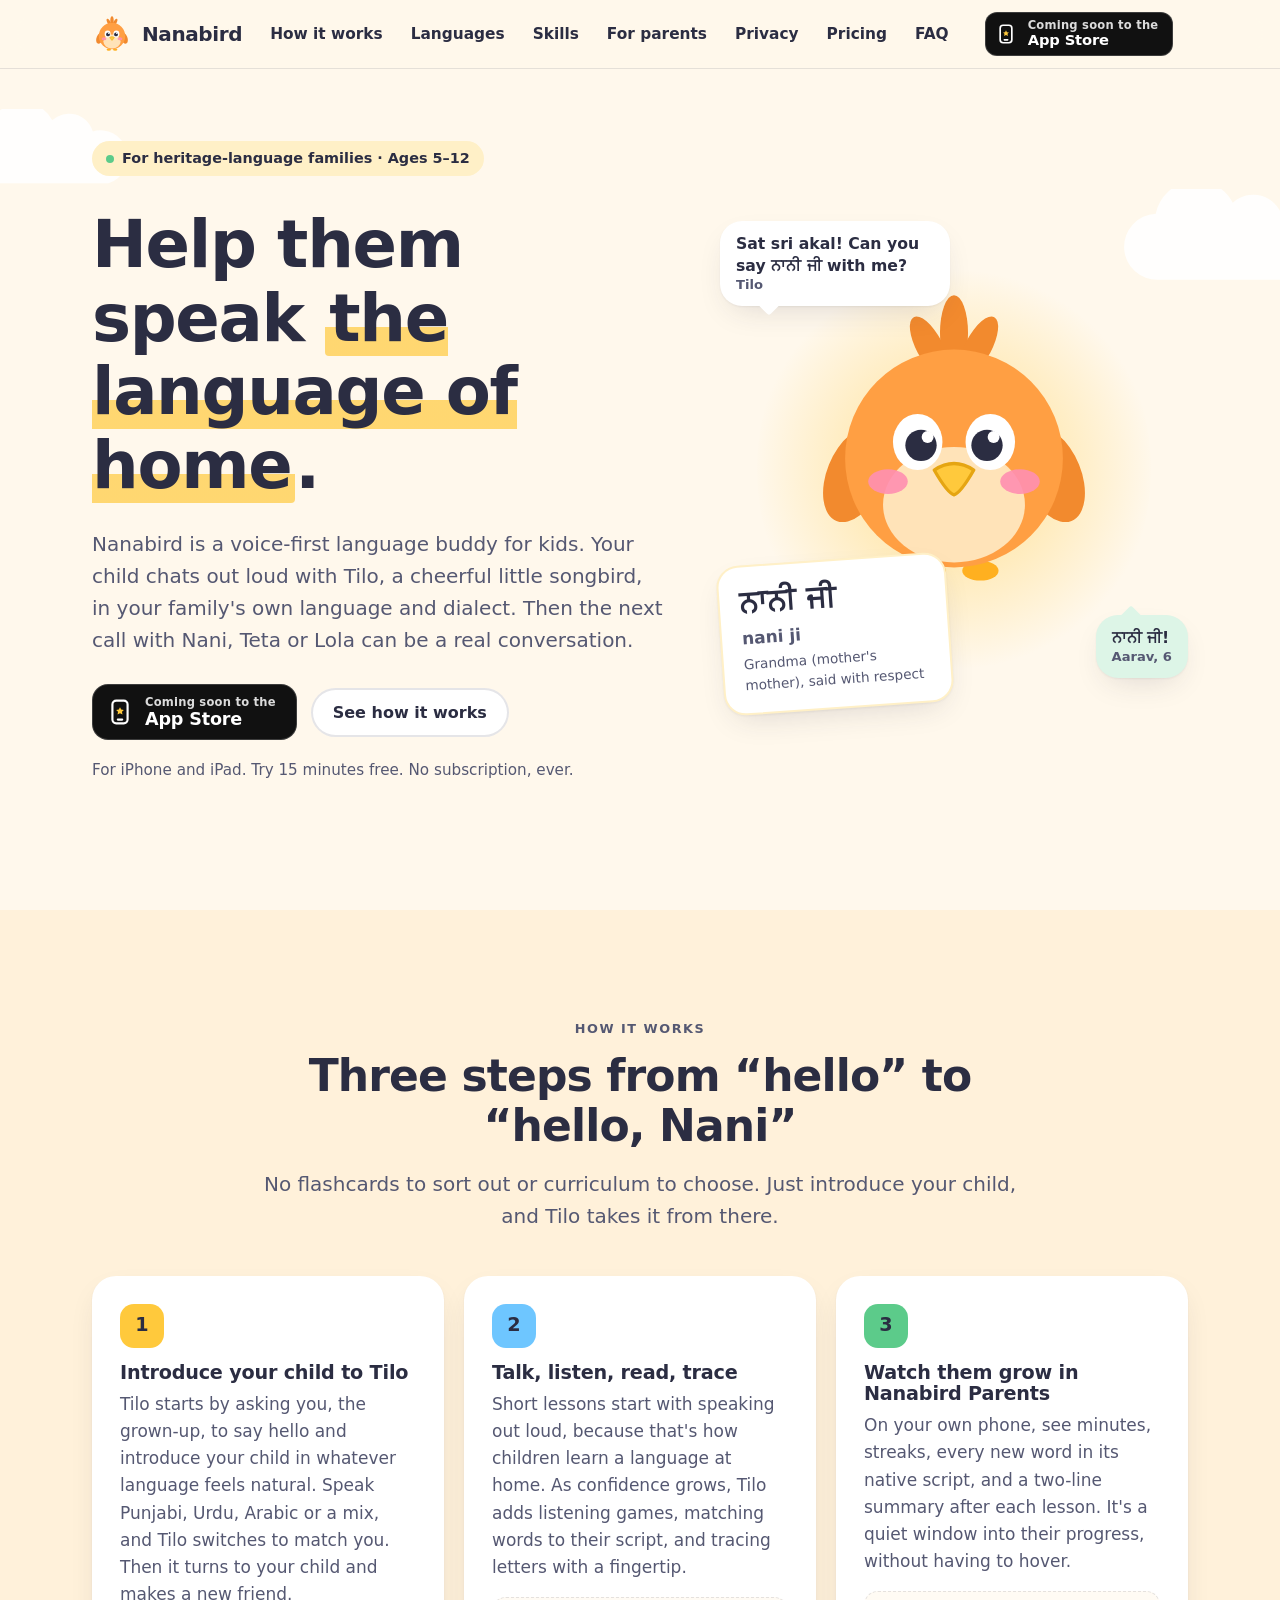
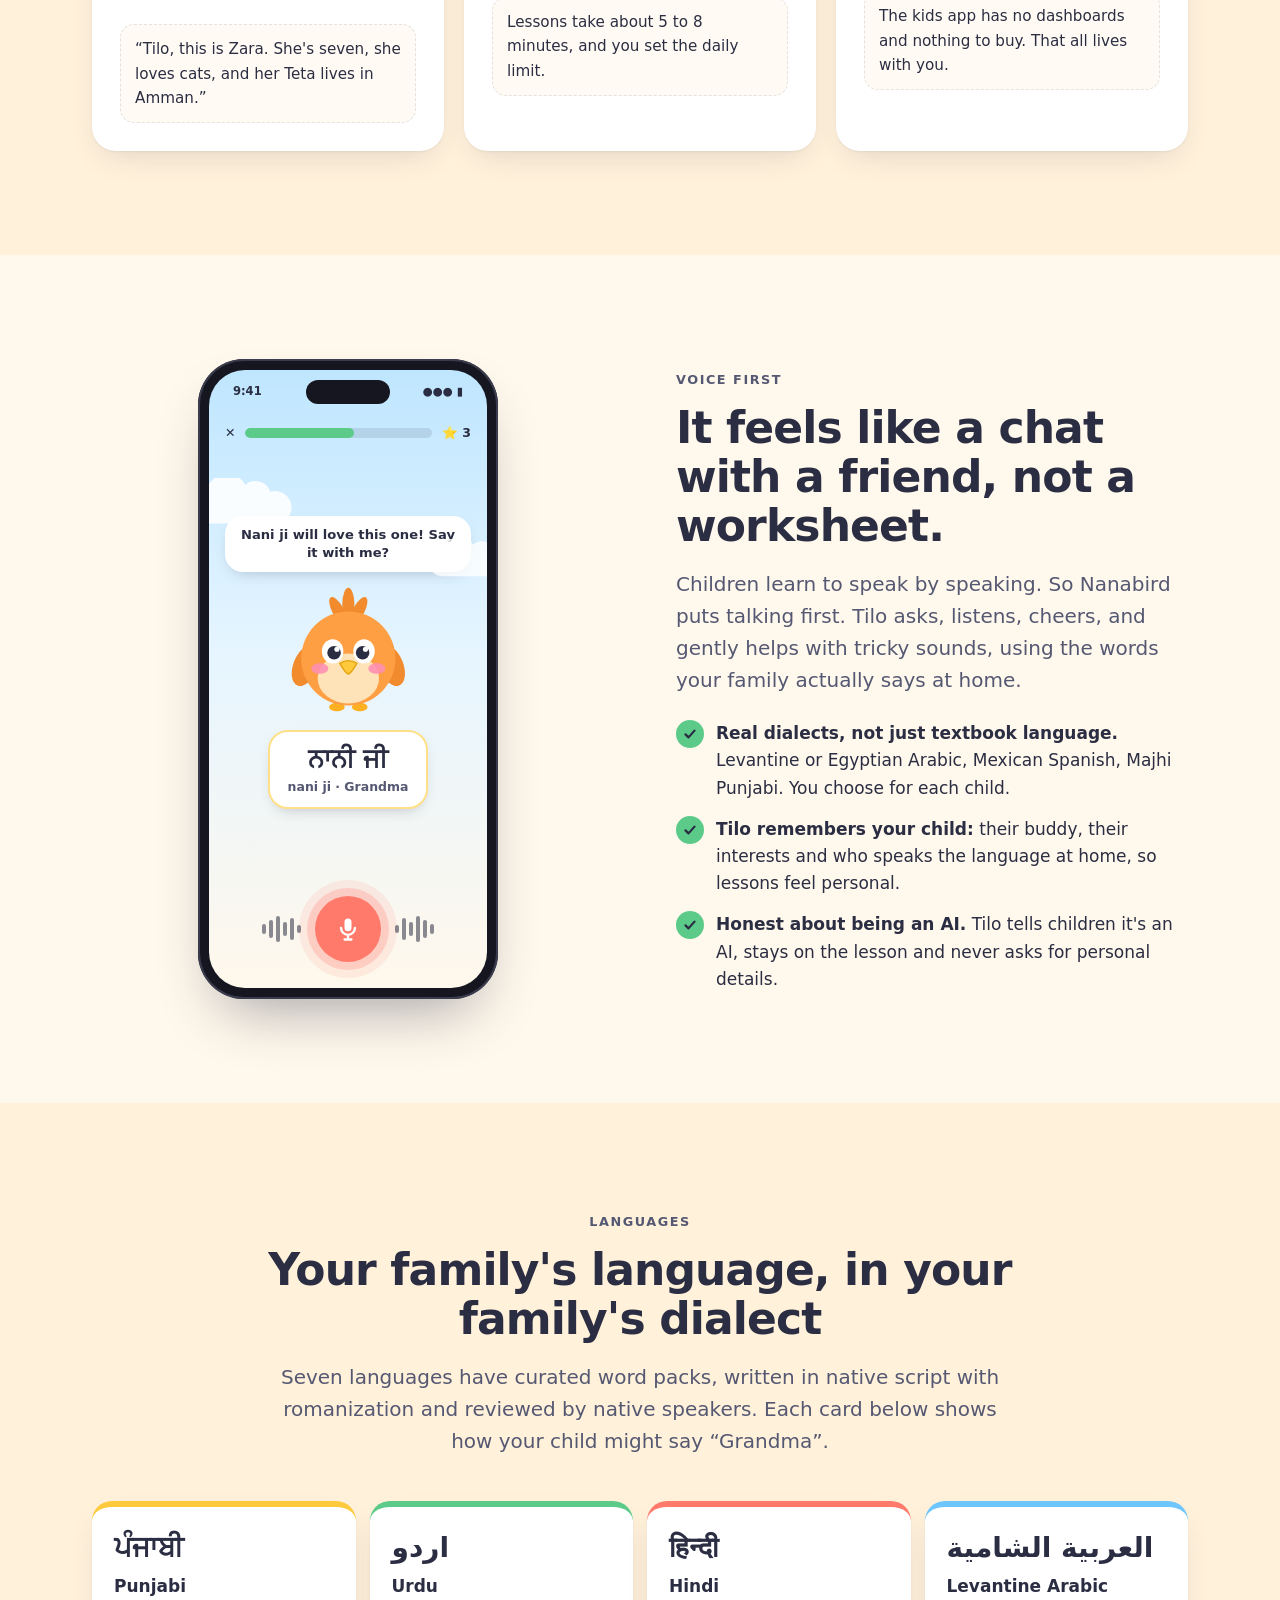
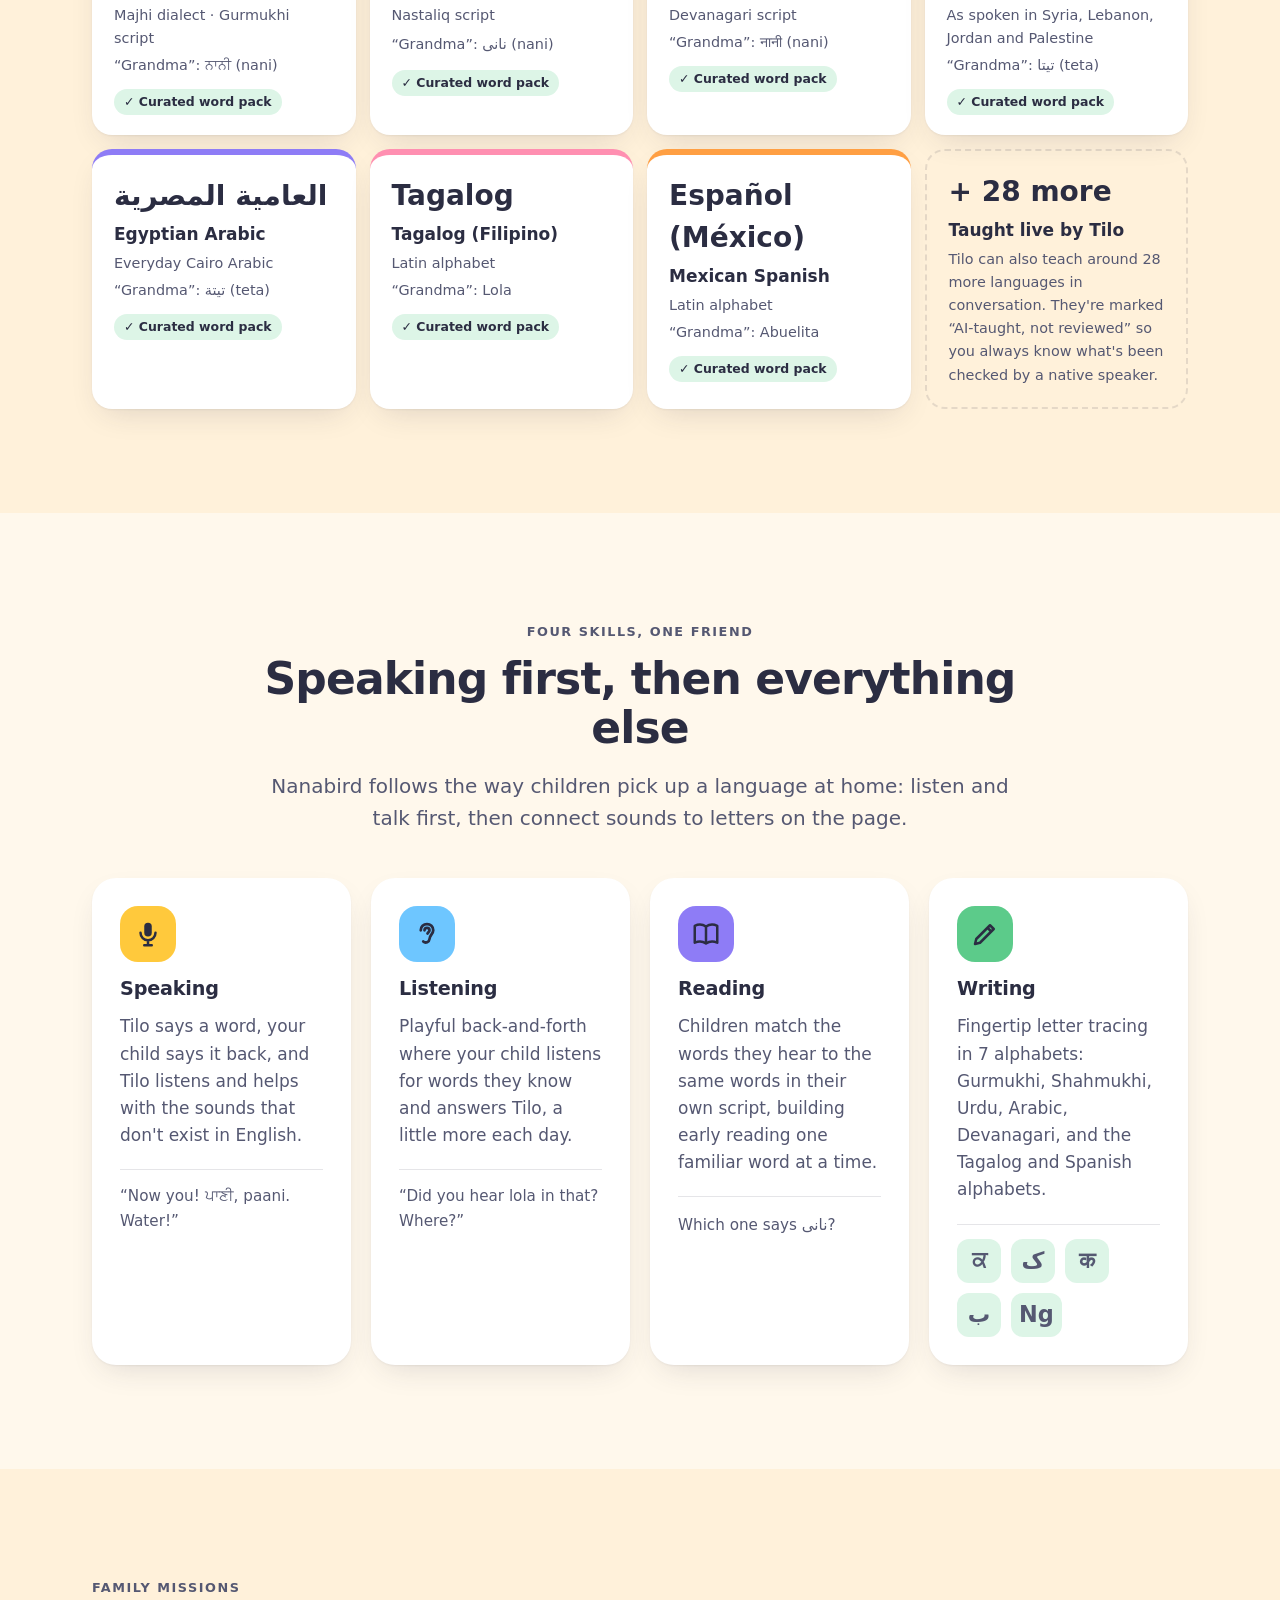
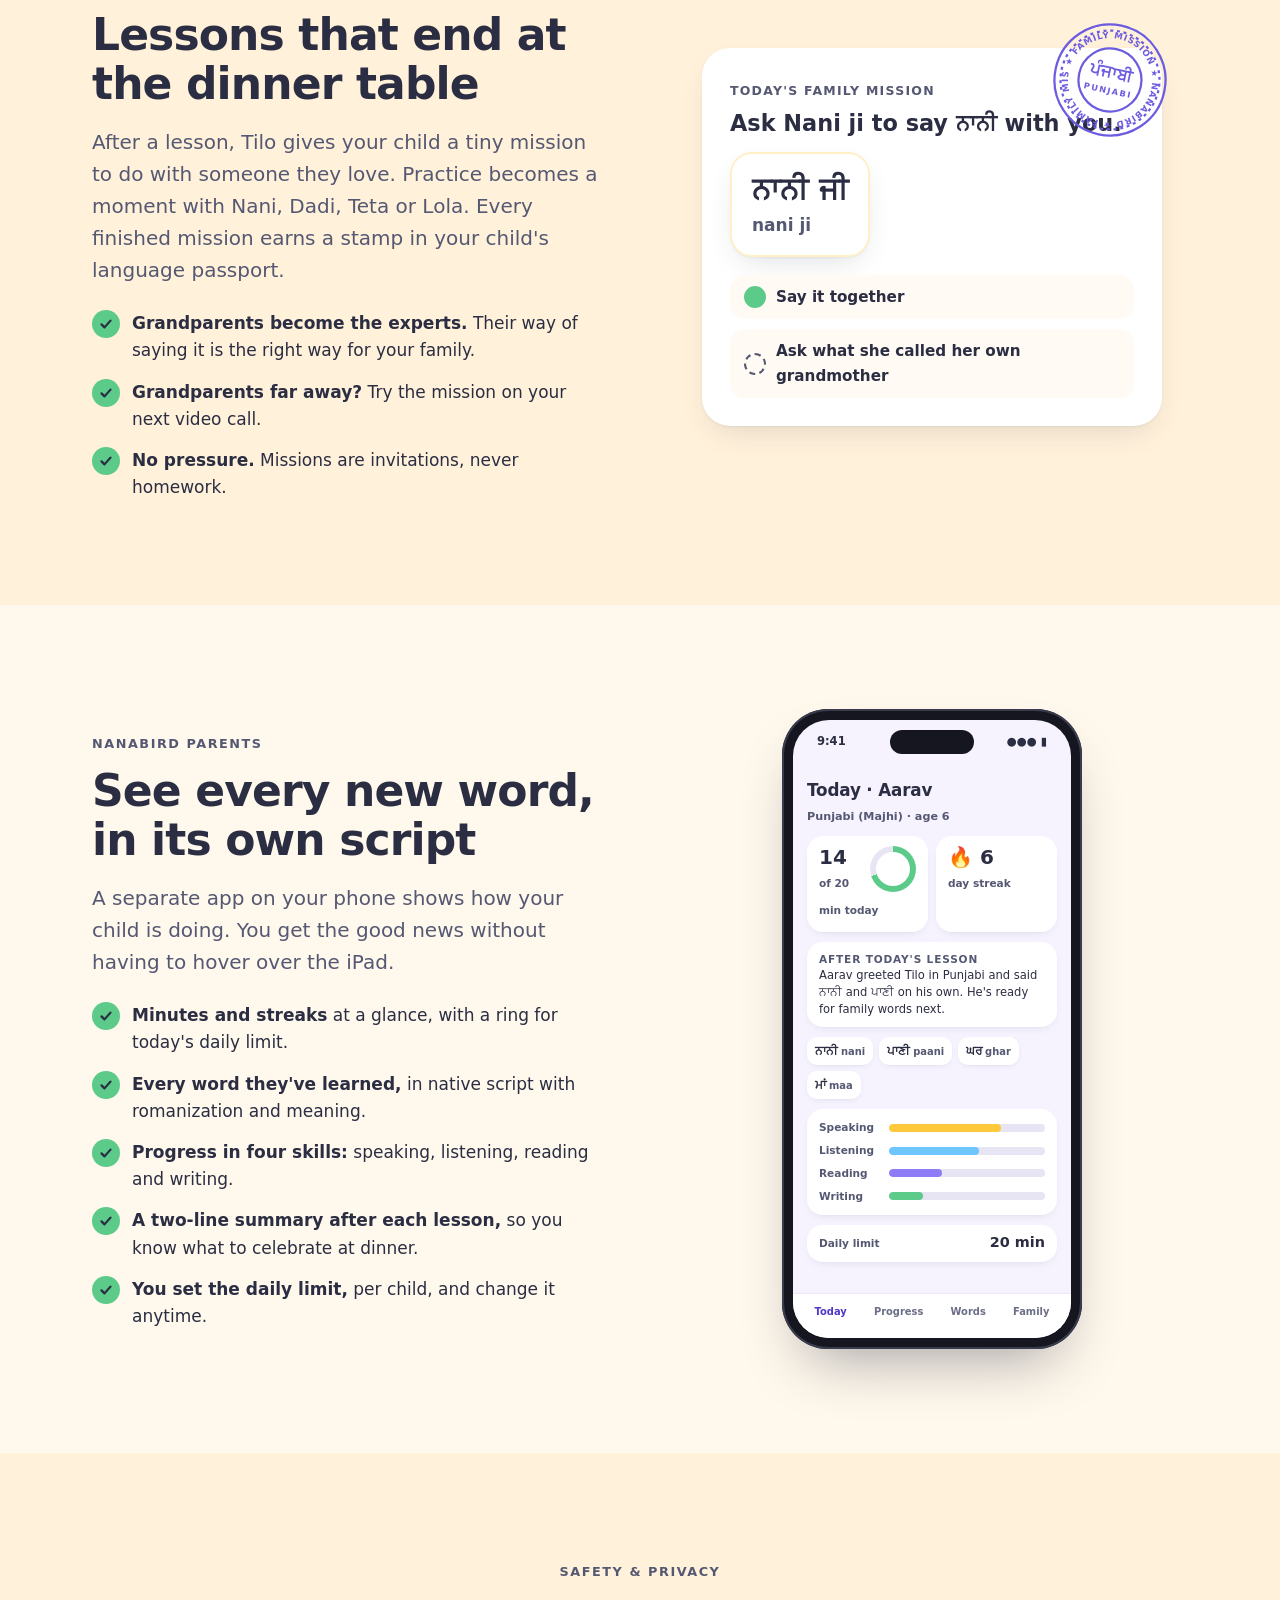
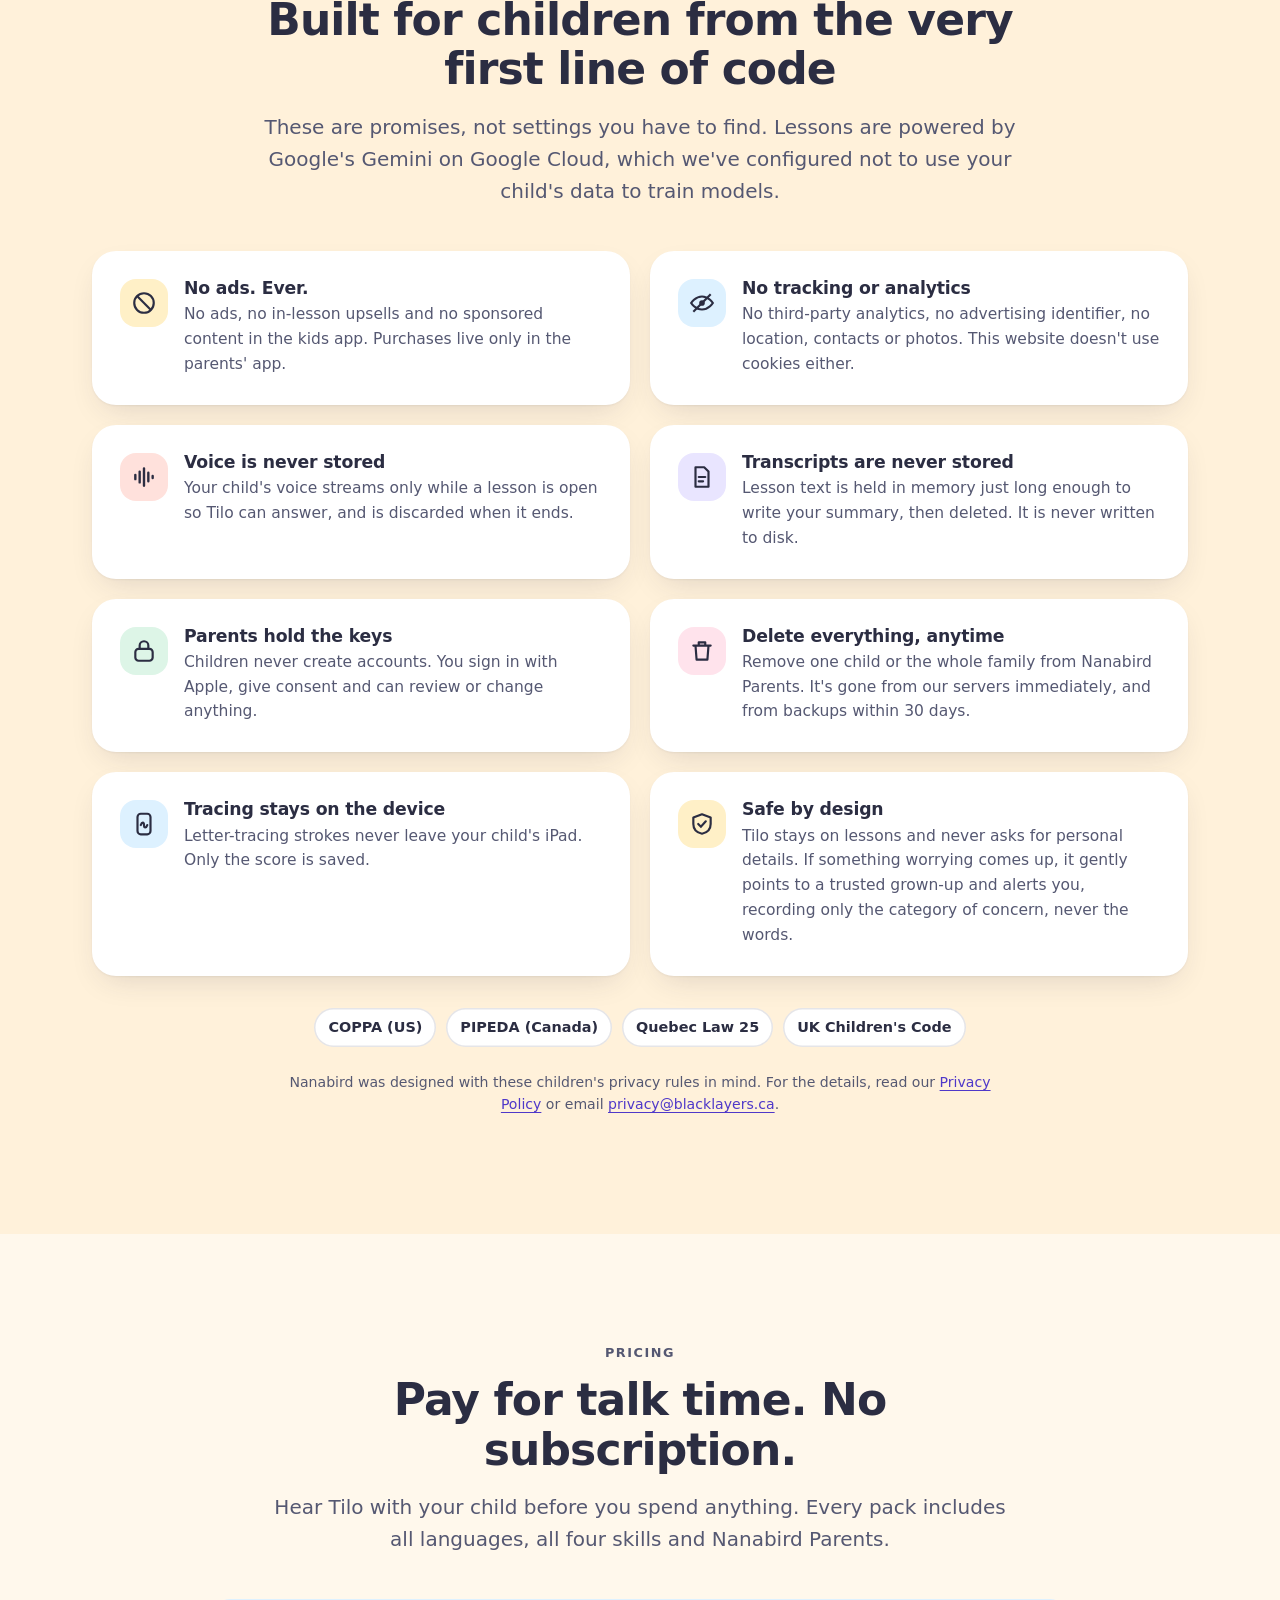
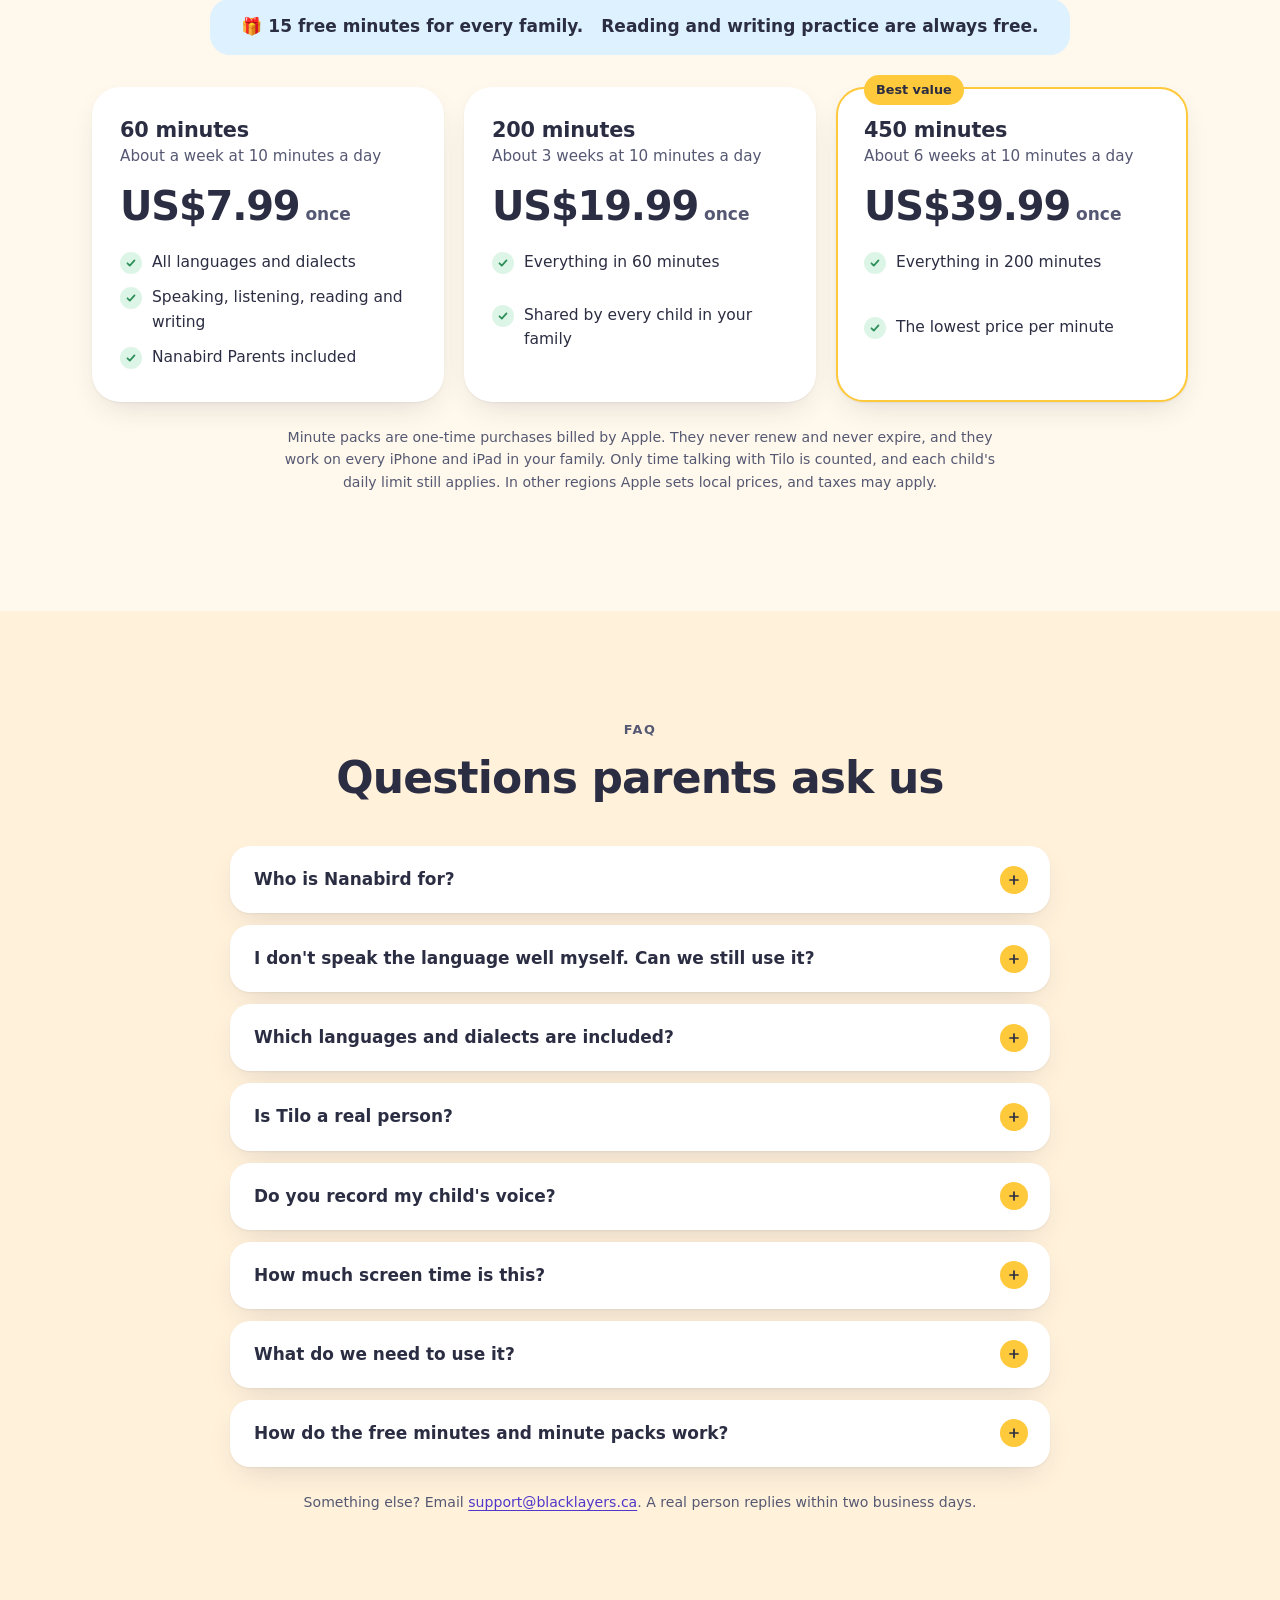
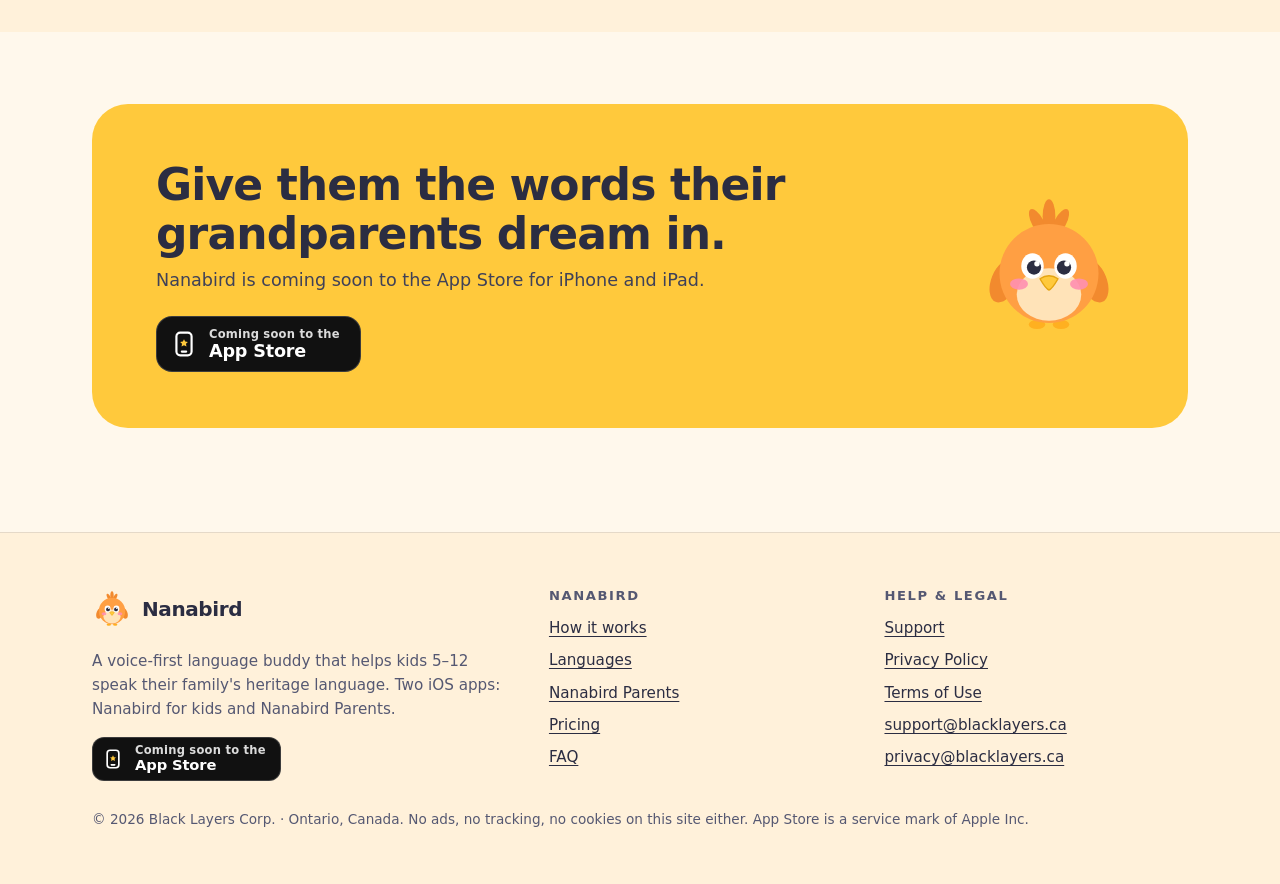
==== commit 642bcc27: "Minute packs replace subscriptions Talk time is now sold as one-time minute packs that never expire " ====
--- a/index.html
+++ b/index.html
@@ -55,7 +55,7 @@
 <h1 id="hero-title" style="margin-top:18px">Help them speak <span class="hl">the language of home</span>.</h1>
 <p class="lede">Nanabird is a voice-first language buddy for kids. Your child chats out loud with Tilo, a cheerful little songbird, in your family's own language and dialect. Then the next call with Nani, Teta or Lola can be a real conversation.</p>
 <div class="hero-actions"><span class="appstore" role="note" aria-label="Coming soon to the App Store"><svg viewBox="0 0 24 24" aria-hidden="true" focusable="false"><rect x="5" y="1.5" width="14" height="21" rx="3.5" fill="none" stroke="currentColor" stroke-width="2"/><path d="M12 7.5l1.1 2.3 2.5.3-1.8 1.7.5 2.5-2.3-1.2-2.3 1.2.5-2.5-1.8-1.7 2.5-.3z" fill="#FFC93C"/><path d="M10 19h4" stroke="currentColor" stroke-width="2" stroke-linecap="round"/></svg><span><small>Coming soon to the</small><strong>App Store</strong></span></span><a class="btn btn-ghost" href="#how">See how it works</a></div>
-<p class="hero-note">For iPhone and iPad. Try 15 minutes free, no subscription needed.</p>
+<p class="hero-note">For iPhone and iPad. Try 15 minutes free. No subscription, ever.</p>
 </div>
 <div class="hero-art">
 <div class="sunburst" aria-hidden="true"></div>
@@ -286,20 +286,20 @@
 
 <section id="pricing" aria-labelledby="pricing-title">
 <div class="wrap">
-<div class="section-head center"><span class="eyebrow">Pricing</span><h2 id="pricing-title">Simple plans. Every language included.</h2><p class="lede">Hear Tilo with your child before you decide. Every plan includes all languages, all four skills and Nanabird Parents.</p></div>
-<p class="trial-banner"><span>🎁 15 free minutes for every family, no subscription needed.</span><span>Annual plans start with a 7-day free trial.</span></p>
+<div class="section-head center"><span class="eyebrow">Pricing</span><h2 id="pricing-title">Pay for talk time. No subscription.</h2><p class="lede">Hear Tilo with your child before you spend anything. Every pack includes all languages, all four skills and Nanabird Parents.</p></div>
+<p class="trial-banner"><span>🎁 15 free minutes for every family.</span><span>Reading and writing practice are always free.</span></p>
 <div class="plans">
-<article class="plan"><h3>Monthly</h3><p class="for">Flexible, month to month</p>
-<div class="price"><b>CA$12.99</b><span>/ month</span></div><p class="price-alt">US$9.99 / month in the US</p>
-<ul><li>All languages and dialects</li><li>Speaking, listening, reading and writing</li><li>Nanabird Parents included</li><li>Cancel anytime in Apple settings</li></ul></article>
-<article class="plan featured"><span class="flag">Best value</span><h3>Annual</h3><p class="for">About half the price of monthly</p>
-<div class="price"><b>CA$79.99</b><span>/ year</span></div><p class="price-alt">About CA$6.67 a month · US$59.99 / year in the US</p>
-<ul><li><strong>7-day free trial</strong></li><li>Everything in Monthly</li><li>A full year of family missions and passport stamps</li></ul></article>
-<article class="plan"><h3>Family</h3><p class="for">For siblings and cousins, up to 4 children</p>
-<div class="price"><b>CA$99.99</b><span>/ year</span></div><p class="price-alt">US$79.99 / year in the US</p>
-<ul><li><strong>7-day free trial</strong></li><li>Up to 4 children</li><li>Each child gets their own language, dialect and daily limit</li><li>Everything in Annual</li></ul></article>
-</div>
-<p class="fine">Subscriptions are billed by Apple and renew automatically unless cancelled at least 24 hours before renewal. Prices are shown in Canadian and US dollars. In other regions Apple sets local prices, and taxes may apply.</p>
+<article class="plan"><h3>60 minutes</h3><p class="for">About a week at 10 minutes a day</p>
+<div class="price"><b>US$7.99</b><span>once</span></div>
+<ul><li>All languages and dialects</li><li>Speaking, listening, reading and writing</li><li>Nanabird Parents included</li></ul></article>
+<article class="plan"><h3>200 minutes</h3><p class="for">About 3 weeks at 10 minutes a day</p>
+<div class="price"><b>US$19.99</b><span>once</span></div>
+<ul><li>Everything in 60 minutes</li><li>Shared by every child in your family</li></ul></article>
+<article class="plan featured"><span class="flag">Best value</span><h3>450 minutes</h3><p class="for">About 6 weeks at 10 minutes a day</p>
+<div class="price"><b>US$39.99</b><span>once</span></div>
+<ul><li>Everything in 200 minutes</li><li>The lowest price per minute</li></ul></article>
+</div>
+<p class="fine">Minute packs are one-time purchases billed by Apple. They never renew and never expire, and they work on every iPhone and iPad in your family. Only time talking with Tilo is counted, and each child's daily limit still applies. In other regions Apple sets local prices, and taxes may apply.</p>
 </div>
 </section>
 
@@ -314,7 +314,7 @@
 <details><summary>Do you record my child's voice?</summary><div class="a"><p>No. Your child's voice streams through our server to Google Cloud only while a lesson is open, so Tilo can hear and answer. It is never stored, and neither is the transcript. The transcript is held in memory to write your two-line summary, then deleted when the lesson ends. Read the full <a href="privacy.html">Privacy Policy</a>.</p></div></details>
 <details><summary>How much screen time is this?</summary><div class="a"><p>Lessons are short, about 5 to 8 minutes, and mostly talking and listening rather than tapping. There's a daily limit you control from Nanabird Parents. It's 20 minutes by default, and you can change it for each child.</p></div></details>
 <details><summary>What do we need to use it?</summary><div class="a"><p>An iPhone or iPad with iOS 18 or later for your child, and Nanabird Parents on your own iPhone. You link them with a 6-digit code. Nanabird is coming soon to the App Store. There is no Android version yet.</p></div></details>
-<details><summary>How do the free minutes, trial and cancelling work?</summary><div class="a"><p>Every family can try 15 free minutes with Tilo before choosing a plan. Annual and Family plans include a 7-day free trial. Subscriptions are handled by Apple and can be cancelled anytime in iPhone Settings › your name › Subscriptions, at least 24 hours before renewal.</p></div></details>
+<details><summary>How do the free minutes and minute packs work?</summary><div class="a"><p>Every family can try 15 free minutes with Tilo. After that, a grown-up buys a minute pack in the app: a one-time purchase, not a subscription. Minutes never expire, are shared by every child and device in the family, and are only counted while Tilo is talking.</p></div></details>
 </div>
 <p class="fine">Something else? Email <a href="mailto:support@blacklayers.ca">support@blacklayers.ca</a>. A real person replies within two business days.</p>
 </div>
